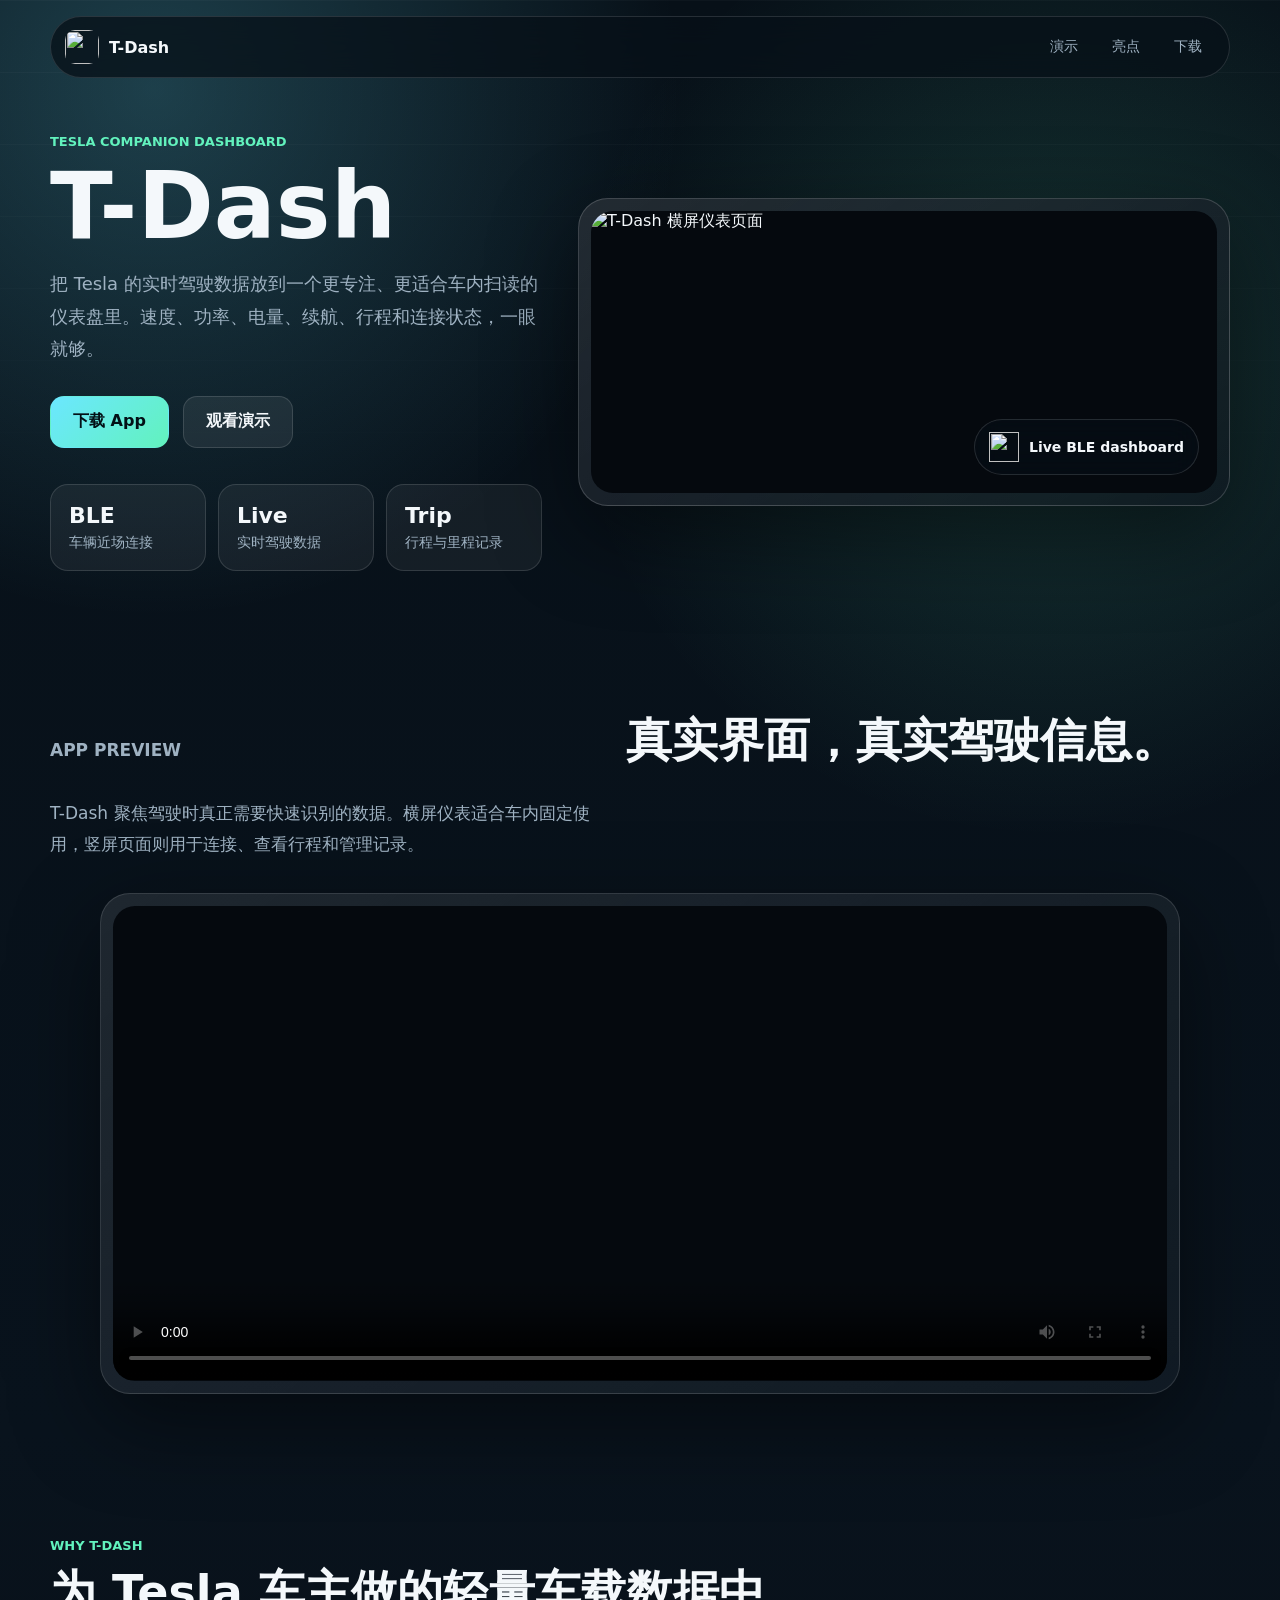
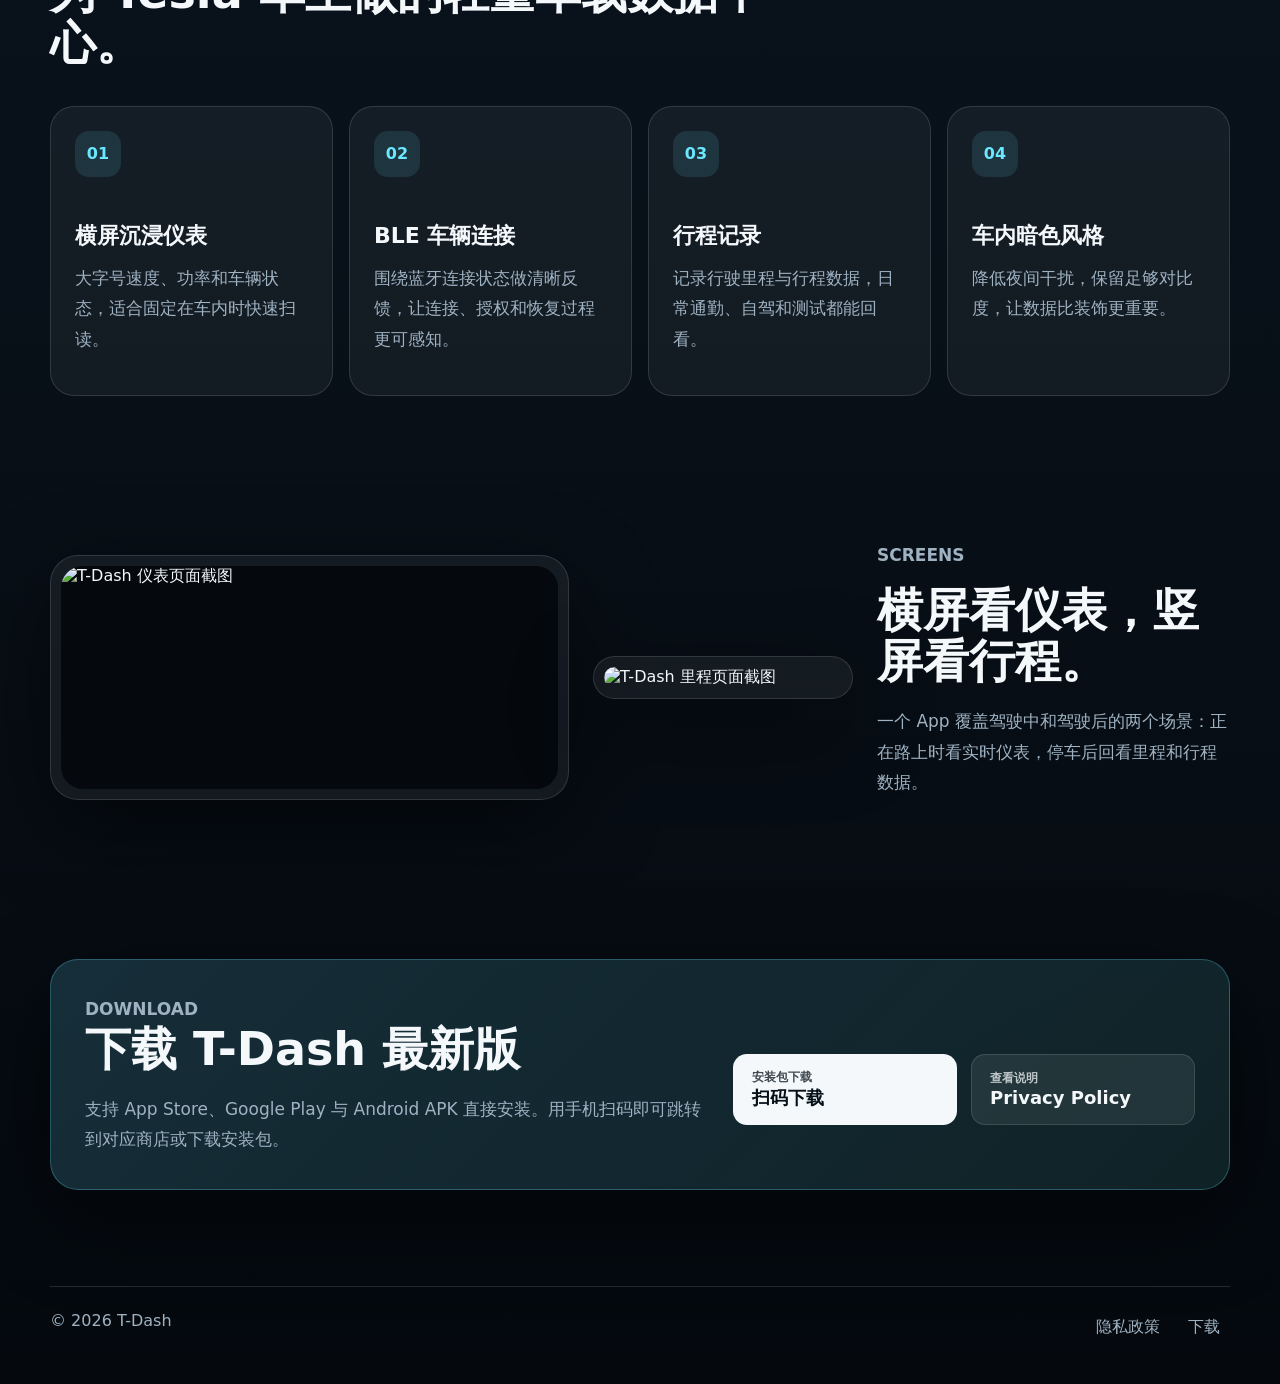
==== index.html @ 30169aab "fix" ====
<!doctype html>
<html lang="zh-CN">
  <head>
    <meta charset="utf-8" />
    <meta name="viewport" content="width=device-width, initial-scale=1" />
    <meta
      name="description"
      content="T-Dash 是为 Tesla 车主打造的车载仪表盘 App，提供实时仪表、BLE 车辆连接、行程记录与沉浸式横屏驾驶数据体验。"
    />
    <meta name="theme-color" content="#071018" />
    <meta property="og:title" content="T-Dash | Tesla 车载仪表盘 App" />
    <meta property="og:description" content="实时速度、功率、电量、续航与行程记录，专为 Tesla 车主设计。" />
    <meta property="og:image" content="./assets/仪表页面.jpg" />
    <title>T-Dash | Tesla 车载仪表盘 App</title>
    <link rel="icon" href="./assets/launcher_icon.png" />
    <link rel="apple-touch-icon" href="./assets/launcher_icon.png" />
    <link rel="stylesheet" href="./styles.css" />
  </head>
  <body>
    <header class="site-header">
      <a class="brand" href="#top" aria-label="T-Dash 首页">
        <img src="./assets/launcher_icon.png" alt="" />
        <span>T-Dash</span>
      </a>

      <nav class="nav-links" aria-label="主导航">
        <a href="#demo">演示</a>
        <a href="#features">亮点</a>
        <a href="#download">下载</a>
      </nav>
    </header>

    <main id="top">
      <section class="hero">
        <div class="hero-media reveal" aria-label="T-Dash 横屏仪表截图">
          <img src="./assets/仪表页面.jpg" alt="T-Dash 横屏仪表页面" />
          <div class="hero-glass">
            <img src="./assets/splash_logo.png" alt="" />
            <span>Live BLE dashboard</span>
          </div>
        </div>

        <div class="hero-copy reveal">
          <p class="eyebrow">Tesla companion dashboard</p>
          <h1>T-Dash</h1>
          <p class="hero-text">
            把 Tesla 的实时驾驶数据放到一个更专注、更适合车内扫读的仪表盘里。速度、功率、电量、续航、行程和连接状态，一眼就够。
          </p>

          <div class="hero-actions">
            <a class="button primary" href="#download">下载 App</a>
            <a class="button secondary" href="#demo">观看演示</a>
          </div>

          <dl class="quick-stats" aria-label="应用特性">
            <div>
              <dt>BLE</dt>
              <dd>车辆近场连接</dd>
            </div>
            <div>
              <dt>Live</dt>
              <dd>实时驾驶数据</dd>
            </div>
            <div>
              <dt>Trip</dt>
              <dd>行程与里程记录</dd>
            </div>
          </dl>
        </div>
      </section>

      <section id="demo" class="demo-section section-wrap">
        <div class="section-heading reveal">
          <p class="eyebrow">App preview</p>
          <h2>真实界面，真实驾驶信息。</h2>
          <p>
            T-Dash 聚焦驾驶时真正需要快速识别的数据。横屏仪表适合车内固定使用，竖屏页面则用于连接、查看行程和管理记录。
          </p>
        </div>

        <div class="video-frame reveal">
          <video controls playsinline preload="metadata" poster="./assets/仪表页面.jpg">
            <source src="./assets/tdash-demo.mp4" type="video/mp4" />
            你的浏览器暂不支持视频播放。
          </video>
        </div>
      </section>

      <section id="features" class="features section-wrap">
        <div class="feature-copy reveal">
          <p class="eyebrow">Why T-Dash</p>
          <h2>为 Tesla 车主做的轻量车载数据中心。</h2>
        </div>

        <div class="feature-grid">
          <article class="feature-card reveal">
            <span class="feature-icon">01</span>
            <h3>横屏沉浸仪表</h3>
            <p>大字号速度、功率和车辆状态，适合固定在车内时快速扫读。</p>
          </article>
          <article class="feature-card reveal">
            <span class="feature-icon">02</span>
            <h3>BLE 车辆连接</h3>
            <p>围绕蓝牙连接状态做清晰反馈，让连接、授权和恢复过程更可感知。</p>
          </article>
          <article class="feature-card reveal">
            <span class="feature-icon">03</span>
            <h3>行程记录</h3>
            <p>记录行驶里程与行程数据，日常通勤、自驾和测试都能回看。</p>
          </article>
          <article class="feature-card reveal">
            <span class="feature-icon">04</span>
            <h3>车内暗色风格</h3>
            <p>降低夜间干扰，保留足够对比度，让数据比装饰更重要。</p>
          </article>
        </div>
      </section>

      <section class="screens section-wrap">
        <div class="landscape-shot reveal">
          <img src="./assets/仪表页面.jpg" alt="T-Dash 仪表页面截图" />
        </div>
        <div class="portrait-shot reveal">
          <img src="./assets/里程页面.jpg" alt="T-Dash 里程页面截图" />
        </div>
        <div class="screens-copy reveal">
          <p class="eyebrow">Screens</p>
          <h2>横屏看仪表，竖屏看行程。</h2>
          <p>
            一个 App 覆盖驾驶中和驾驶后的两个场景：正在路上时看实时仪表，停车后回看里程和行程数据。
          </p>
        </div>
      </section>

      <section id="download" class="download section-wrap">
        <div class="download-panel reveal">
          <div>
            <p class="eyebrow">Download</p>
            <h2>下载 T-Dash 最新版</h2>
            <p>
              支持 App Store、Google Play 与 Android APK 直接安装。用手机扫码即可跳转到对应商店或下载安装包。
            </p>
          </div>

          <div class="download-actions">
            <button class="store-button" type="button" id="open-download-modal" aria-haspopup="dialog">
              <span>安装包下载</span>
              <strong>扫码下载</strong>
            </button>
            <a class="store-button muted" href="./privacy.html">
              <span>查看说明</span>
              <strong>Privacy Policy</strong>
            </a>
          </div>
        </div>
      </section>
    </main>

    <footer class="site-footer">
      <span>© 2026 T-Dash</span>
      <div>
        <a href="./privacy.html">隐私政策</a>
        <button class="footer-link-button" type="button" id="open-download-modal-footer">
          下载
        </button>
      </div>
    </footer>

    <div id="download-modal" class="download-modal" hidden>
      <div class="download-modal-backdrop" data-close-modal></div>
      <div
        class="download-modal-dialog"
        role="dialog"
        aria-modal="true"
        aria-labelledby="download-modal-title"
      >
        <button class="download-modal-close" type="button" data-close-modal aria-label="关闭">
          ×
        </button>
        <p class="eyebrow">Download</p>
        <h2 id="download-modal-title">扫码下载 T-Dash</h2>
        <p class="download-modal-desc">使用手机相机或扫码 App 扫描下方二维码</p>

        <div class="qr-grid">
          <article class="qr-card">
            <h3>App Store</h3>
            <div class="qr-frame" aria-hidden="true">
              <canvas id="qr-app-store" width="168" height="168"></canvas>
            </div>
            <a id="link-app-store" href="#" target="_blank" rel="noreferrer">在 App Store 打开</a>
          </article>

          <article class="qr-card">
            <h3>Google Play</h3>
            <div class="qr-frame" aria-hidden="true">
              <canvas id="qr-google-play" width="168" height="168"></canvas>
            </div>
            <a id="link-google-play" href="#" target="_blank" rel="noreferrer">在 Google Play 打开</a>
          </article>

          <article class="qr-card">
            <h3>APK 直装</h3>
            <div class="qr-frame" aria-hidden="true">
              <canvas id="qr-apk" width="168" height="168"></canvas>
            </div>
            <a id="link-apk" href="#" target="_blank" rel="noreferrer">下载 Android 安装包</a>
          </article>
        </div>
      </div>
    </div>

    <script src="https://cdn.jsdelivr.net/npm/qrcode@1.5.4/build/qrcode.min.js"></script>
    <script src="./script.js"></script>
  </body>
</html>
---- styles.css ----
:root {
  color-scheme: dark;
  --bg: #071018;
  --panel: rgba(11, 22, 32, 0.76);
  --panel-strong: #111f2c;
  --text: #f4f8fb;
  --muted: #9fb2c2;
  --line: rgba(255, 255, 255, 0.13);
  --cyan: #6be7ff;
  --mint: #62f2bd;
  --amber: #ffc96a;
  --red: #ff6f7d;
  --shadow: 0 28px 90px rgba(0, 0, 0, 0.48);
  font-family:
    Inter, ui-sans-serif, system-ui, -apple-system, BlinkMacSystemFont, "Segoe UI",
    "PingFang SC", "Microsoft YaHei", sans-serif;
}

* {
  box-sizing: border-box;
}

html {
  scroll-behavior: smooth;
}

body {
  margin: 0;
  min-width: 320px;
  overflow-x: hidden;
  background:
    radial-gradient(circle at 12% 3%, rgba(107, 231, 255, 0.22), transparent 33rem),
    radial-gradient(circle at 82% 12%, rgba(98, 242, 189, 0.16), transparent 30rem),
    linear-gradient(180deg, #071018 0%, #09131d 48%, #05090e 100%);
  color: var(--text);
}

body::before {
  position: fixed;
  inset: 0;
  pointer-events: none;
  content: "";
  background-image: linear-gradient(rgba(255, 255, 255, 0.035) 1px, transparent 1px);
  background-size: 100% 72px;
  mask-image: linear-gradient(180deg, rgba(0, 0, 0, 0.82), transparent 70%);
}

a {
  color: inherit;
  text-decoration: none;
}

img,
video {
  display: block;
  max-width: 100%;
}

.site-header {
  position: sticky;
  top: 0;
  z-index: 20;
  display: flex;
  align-items: center;
  justify-content: space-between;
  width: min(1180px, calc(100% - 32px));
  margin: 16px auto 0;
  padding: 12px 14px;
  border: 1px solid var(--line);
  border-radius: 999px;
  background: rgba(7, 16, 24, 0.76);
  backdrop-filter: blur(18px);
}

.brand {
  display: inline-flex;
  align-items: center;
  gap: 10px;
  font-weight: 850;
}

.brand img {
  width: 34px;
  height: 34px;
  border-radius: 10px;
}

.nav-links,
.site-footer div {
  display: flex;
  gap: 8px;
}

.nav-links a,
.site-footer a {
  border-radius: 999px;
  color: var(--muted);
  transition:
    background 180ms ease,
    color 180ms ease;
}

.nav-links a {
  padding: 9px 13px;
  font-size: 14px;
}

.nav-links a:hover,
.site-footer a:hover {
  background: rgba(255, 255, 255, 0.08);
  color: var(--text);
}

.hero,
.section-wrap {
  width: min(1180px, calc(100% - 32px));
  margin: 0 auto;
}

.hero {
  display: grid;
  grid-template-columns: minmax(320px, 0.86fr) minmax(0, 1.14fr);
  gap: 36px;
  align-items: center;
  padding: 56px 0 72px;
}

.hero-copy {
  order: 1;
}

.hero-media {
  order: 2;
}

.hero-media {
  position: relative;
  min-width: 0;
  padding: 12px;
  border: 1px solid rgba(255, 255, 255, 0.17);
  border-radius: 30px;
  background:
    linear-gradient(145deg, rgba(255, 255, 255, 0.11), rgba(255, 255, 255, 0.025)),
    rgba(7, 16, 24, 0.68);
  box-shadow: var(--shadow);
}

.hero-media > img,
.landscape-shot img {
  width: 100%;
  aspect-ratio: 20 / 9;
  max-height: 520px;
  border-radius: 22px;
  object-fit: contain;
  background: #05090e;
}

.hero-glass {
  position: absolute;
  right: 30px;
  bottom: 30px;
  display: inline-flex;
  align-items: center;
  gap: 10px;
  max-width: calc(100% - 60px);
  padding: 12px 14px;
  border: 1px solid var(--line);
  border-radius: 999px;
  background: rgba(6, 14, 21, 0.78);
  color: var(--text);
  font-size: 14px;
  font-weight: 800;
  backdrop-filter: blur(14px);
}

.hero-glass img {
  width: 30px;
  height: 30px;
}

.eyebrow {
  margin: 0 0 14px;
  color: var(--mint);
  font-size: 13px;
  font-weight: 850;
  letter-spacing: 0;
  text-transform: uppercase;
}

h1,
h2,
h3,
p {
  margin-top: 0;
}

h1 {
  margin-bottom: 18px;
  font-size: clamp(52px, 8vw, 92px);
  line-height: 0.95;
  letter-spacing: 0;
}

h2 {
  margin-bottom: 18px;
  font-size: clamp(28px, 4vw, 46px);
  line-height: 1.12;
  letter-spacing: 0;
}

h3 {
  margin-bottom: 12px;
  font-size: 22px;
}

.hero-text,
.section-heading p,
.screens-copy p,
.download-panel p,
.feature-card p {
  color: var(--muted);
  font-size: 17px;
  line-height: 1.8;
}

.hero-text {
  max-width: 620px;
  font-size: 18px;
}

.hero-actions,
.download-actions {
  display: flex;
  flex-wrap: wrap;
  gap: 14px;
  margin-top: 30px;
}

.button,
.store-button {
  display: inline-flex;
  align-items: center;
  justify-content: center;
  min-height: 52px;
  border: 1px solid var(--line);
  border-radius: 14px;
  font-weight: 850;
  transition:
    transform 180ms ease,
    border-color 180ms ease,
    background 180ms ease;
}

.button {
  padding: 0 22px;
}

.button:hover,
.store-button:hover {
  transform: translateY(-2px);
}

.primary {
  border-color: transparent;
  background: linear-gradient(135deg, var(--cyan), var(--mint));
  color: #031016;
}

.secondary {
  background: rgba(255, 255, 255, 0.07);
  color: var(--text);
}

.quick-stats {
  display: grid;
  grid-template-columns: repeat(3, minmax(0, 1fr));
  gap: 12px;
  max-width: 560px;
  margin: 36px 0 0;
}

.quick-stats div {
  padding: 18px;
  border: 1px solid var(--line);
  border-radius: 18px;
  background: rgba(255, 255, 255, 0.055);
}

.quick-stats dt {
  color: var(--text);
  font-size: 22px;
  font-weight: 900;
}

.quick-stats dd {
  margin: 6px 0 0;
  color: var(--muted);
  font-size: 14px;
}

.demo-section,
.features,
.screens,
.download {
  padding: 72px 0;
}

.section-heading {
  display: grid;
  grid-template-columns: 0.9fr 1fr;
  gap: 32px;
  align-items: end;
  margin-bottom: 34px;
}

.section-heading h2,
.section-heading p {
  margin-bottom: 0;
}

.video-frame {
  max-width: 1080px;
  margin: 0 auto;
  padding: 12px;
  border: 1px solid var(--line);
  border-radius: 30px;
  background: linear-gradient(145deg, rgba(255, 255, 255, 0.09), rgba(255, 255, 255, 0.03));
  box-shadow: var(--shadow);
}

.video-frame video {
  width: 100%;
  aspect-ratio: 20 / 9;
  max-height: 560px;
  border-radius: 22px;
  background: #05090e;
  object-fit: cover;
}

.feature-copy {
  max-width: 780px;
}

.feature-grid {
  display: grid;
  grid-template-columns: repeat(4, minmax(0, 1fr));
  gap: 16px;
  margin-top: 36px;
}

.feature-card {
  min-height: 260px;
  padding: 24px;
  border: 1px solid var(--line);
  border-radius: 24px;
  background: rgba(255, 255, 255, 0.052);
}

.feature-icon {
  display: inline-grid;
  place-items: center;
  width: 46px;
  height: 46px;
  margin-bottom: 44px;
  border-radius: 14px;
  background: rgba(107, 231, 255, 0.12);
  color: var(--cyan);
  font-weight: 900;
}

.screens {
  display: grid;
  grid-template-columns: minmax(0, 1fr) minmax(180px, 260px) minmax(280px, 0.68fr);
  gap: 24px;
  align-items: center;
}

.landscape-shot,
.portrait-shot {
  padding: 10px;
  border: 1px solid var(--line);
  background: rgba(255, 255, 255, 0.055);
  box-shadow: var(--shadow);
}

.landscape-shot {
  border-radius: 28px;
  overflow: hidden;
}

.portrait-shot {
  justify-self: center;
  width: min(100%, 260px);
  max-height: 620px;
  overflow: hidden;
  border-radius: 34px;
}

.portrait-shot img {
  width: 100%;
  height: 100%;
  max-height: 600px;
  border-radius: 26px;
  object-fit: cover;
}

.download {
  padding-bottom: 96px;
}

.download-panel {
  display: grid;
  grid-template-columns: 1fr auto;
  gap: 28px;
  align-items: center;
  padding: 34px;
  border: 1px solid rgba(107, 231, 255, 0.27);
  border-radius: 28px;
  background:
    linear-gradient(135deg, rgba(107, 231, 255, 0.13), rgba(98, 242, 189, 0.07)),
    var(--panel);
  box-shadow: var(--shadow);
}

.download-panel p {
  max-width: 700px;
  margin-bottom: 0;
}

.store-button {
  flex-direction: column;
  align-items: flex-start;
  min-width: 224px;
  padding: 14px 18px;
  background: var(--text);
  color: #061018;
}

.store-button span {
  font-size: 12px;
  font-weight: 750;
  opacity: 0.75;
}

.store-button strong {
  font-size: 18px;
}

.store-button.muted {
  background: rgba(255, 255, 255, 0.08);
  color: var(--text);
}

button.store-button {
  appearance: none;
  cursor: pointer;
  font: inherit;
  text-align: left;
}

.footer-link-button {
  padding: 6px 10px;
  border: 0;
  border-radius: 999px;
  background: transparent;
  color: var(--muted);
  font: inherit;
  cursor: pointer;
  transition:
    background 180ms ease,
    color 180ms ease;
}

.footer-link-button:hover {
  background: rgba(255, 255, 255, 0.08);
  color: var(--text);
}

body.modal-open {
  overflow: hidden;
}

.download-modal {
  position: fixed;
  inset: 0;
  z-index: 40;
  display: grid;
  place-items: center;
  padding: 24px;
}

.download-modal[hidden] {
  display: none;
}

.download-modal-backdrop {
  position: absolute;
  inset: 0;
  background: rgba(3, 8, 12, 0.78);
  backdrop-filter: blur(8px);
}

.download-modal-dialog {
  position: relative;
  z-index: 1;
  width: min(920px, 100%);
  max-height: calc(100vh - 48px);
  overflow: auto;
  padding: 32px 28px 28px;
  border: 1px solid rgba(107, 231, 255, 0.3);
  border-radius: 28px;
  background:
    linear-gradient(135deg, rgba(107, 231, 255, 0.12), rgba(98, 242, 189, 0.06)),
    var(--panel-strong);
  box-shadow: var(--shadow);
}

.download-modal-close {
  position: absolute;
  top: 14px;
  right: 14px;
  display: grid;
  place-items: center;
  width: 40px;
  height: 40px;
  border: 1px solid var(--line);
  border-radius: 999px;
  background: rgba(255, 255, 255, 0.06);
  color: var(--text);
  font-size: 24px;
  line-height: 1;
  cursor: pointer;
}

.download-modal-close:hover {
  background: rgba(255, 255, 255, 0.12);
}

.download-modal-desc {
  margin: 0 0 28px;
  color: var(--muted);
  font-size: 16px;
  line-height: 1.7;
}

.qr-grid {
  display: grid;
  grid-template-columns: repeat(3, minmax(0, 1fr));
  gap: 16px;
}

.qr-card {
  display: flex;
  flex-direction: column;
  align-items: center;
  gap: 14px;
  padding: 20px 16px 18px;
  border: 1px solid var(--line);
  border-radius: 20px;
  background: rgba(255, 255, 255, 0.05);
  text-align: center;
}

.qr-card h3 {
  margin: 0;
  font-size: 18px;
}

.qr-frame {
  display: grid;
  place-items: center;
  padding: 10px;
  border-radius: 16px;
  background: #fff;
}

.qr-frame canvas {
  display: block;
  width: 168px;
  height: 168px;
}

.qr-card a {
  color: var(--cyan);
  font-size: 14px;
  font-weight: 750;
}

.qr-card a:hover {
  color: var(--mint);
}

.site-footer {
  display: flex;
  justify-content: space-between;
  width: min(1180px, calc(100% - 32px));
  margin: 0 auto;
  padding: 24px 0 40px;
  border-top: 1px solid var(--line);
  color: var(--muted);
}

.site-footer a {
  padding: 6px 10px;
}

.reveal {
  opacity: 1;
  transform: translateY(0);
  transition:
    opacity 600ms ease,
    transform 600ms ease;
}

.reveal.visible {
  opacity: 1;
  transform: translateY(0);
}

@media (max-width: 960px) {
  .hero,
  .section-heading,
  .download-panel {
    grid-template-columns: 1fr;
  }

  .hero {
    gap: 26px;
    padding-top: 48px;
  }

  .feature-grid {
    grid-template-columns: repeat(2, minmax(0, 1fr));
  }

  .screens {
    grid-template-columns: 1fr 0.48fr;
  }

  .screens-copy {
    grid-column: 1 / -1;
  }

  .download-actions {
    width: 100%;
  }

  .store-button {
    flex: 1 1 240px;
  }

  .qr-grid {
    grid-template-columns: 1fr;
  }
}

@media (max-width: 640px) {
  .site-header {
    width: calc(100% - 20px);
    margin-top: 10px;
  }

  .brand span {
    display: none;
  }

  .nav-links a {
    padding: 8px;
    font-size: 13px;
  }

  .hero,
  .section-wrap,
  .site-footer {
    width: calc(100% - 24px);
  }

  .hero {
    padding-top: 44px;
    padding-bottom: 42px;
  }

  h1 {
    font-size: clamp(48px, 16vw, 66px);
  }

  h2 {
    font-size: clamp(28px, 10vw, 38px);
  }

  .hero-text,
  .section-heading p,
  .screens-copy p,
  .download-panel p,
  .feature-card p {
    font-size: 16px;
    line-height: 1.72;
  }

  .hero-glass {
    right: 18px;
    bottom: 18px;
    max-width: calc(100% - 36px);
    font-size: 12px;
  }

  .quick-stats,
  .feature-grid,
  .screens {
    grid-template-columns: 1fr;
  }

  .hero-media > img,
  .landscape-shot img,
  .video-frame video {
    max-height: 260px;
  }

  .portrait-shot {
    width: min(82vw, 280px);
    max-height: 560px;
  }

  .demo-section,
  .features,
  .screens,
  .download {
    padding: 48px 0;
  }

  .button,
  .store-button {
    width: 100%;
  }

  .site-footer {
    gap: 12px;
    align-items: flex-start;
    flex-direction: column;
  }
}
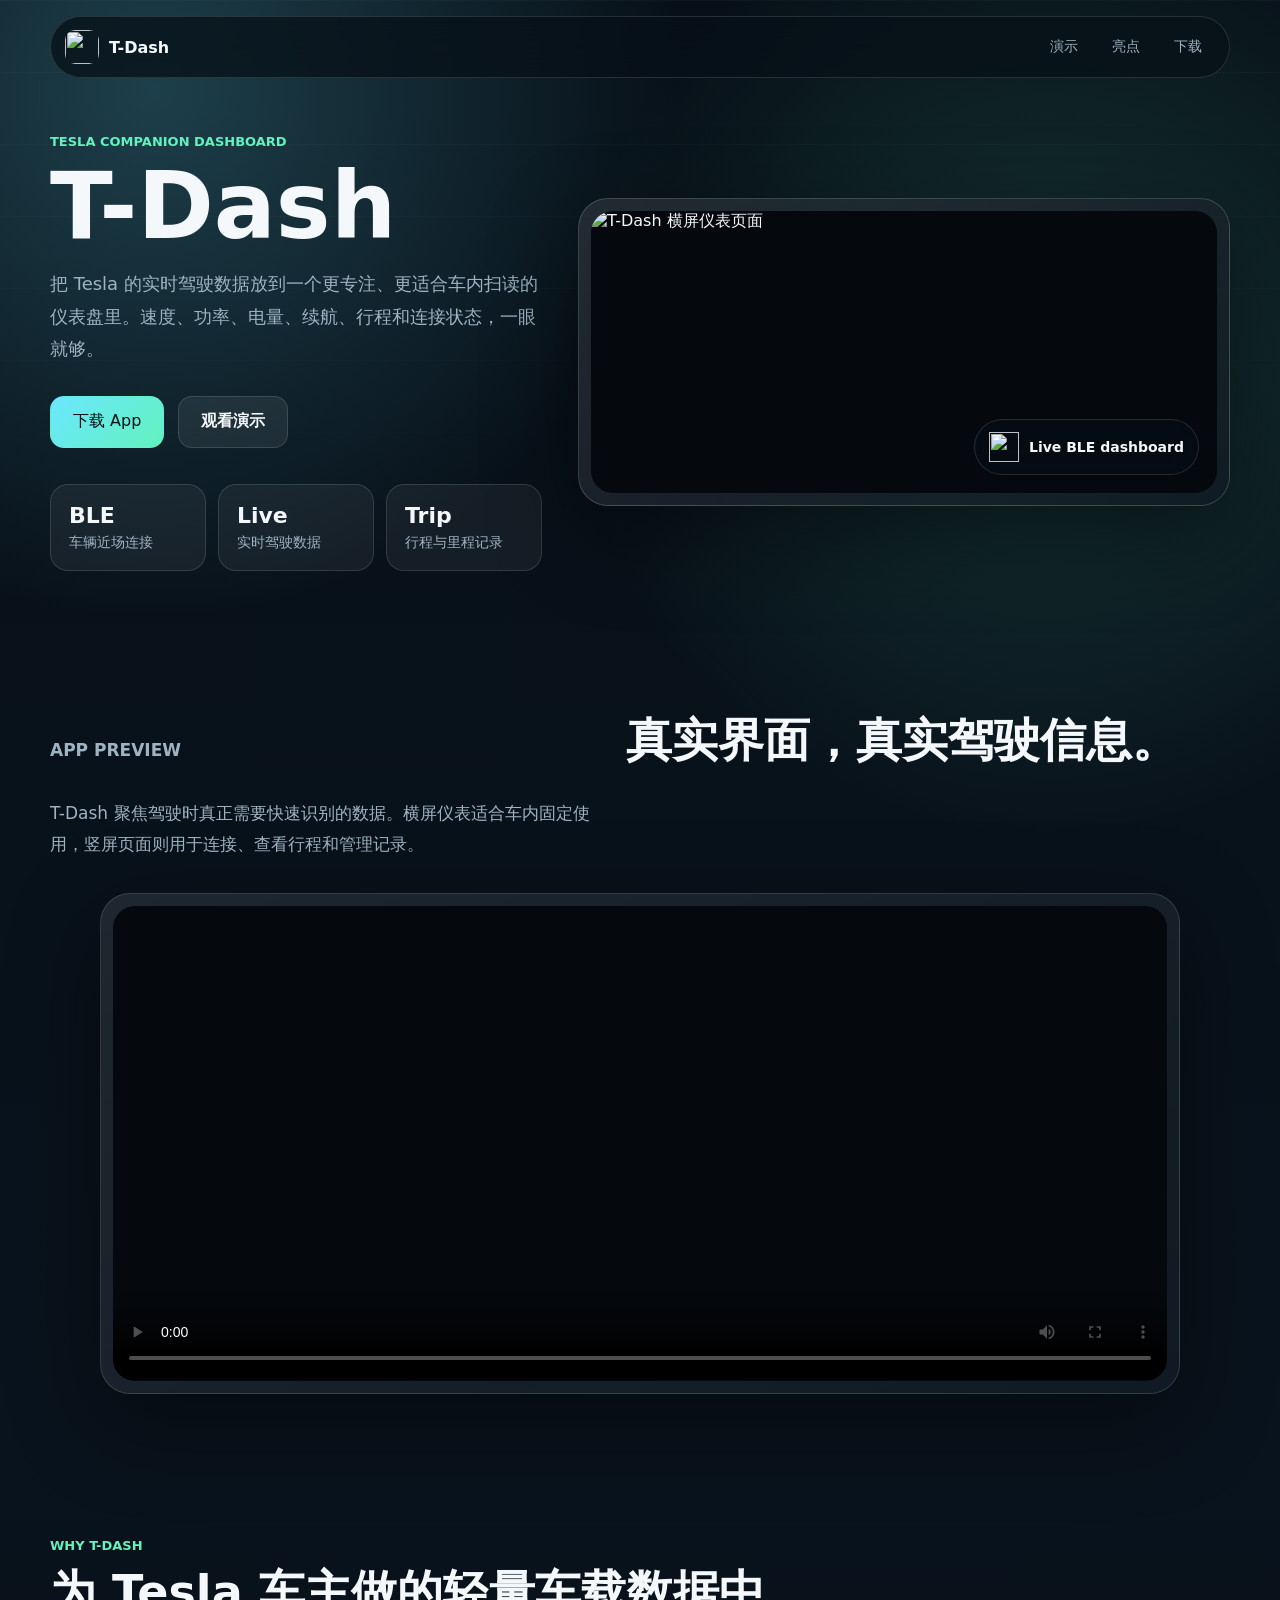
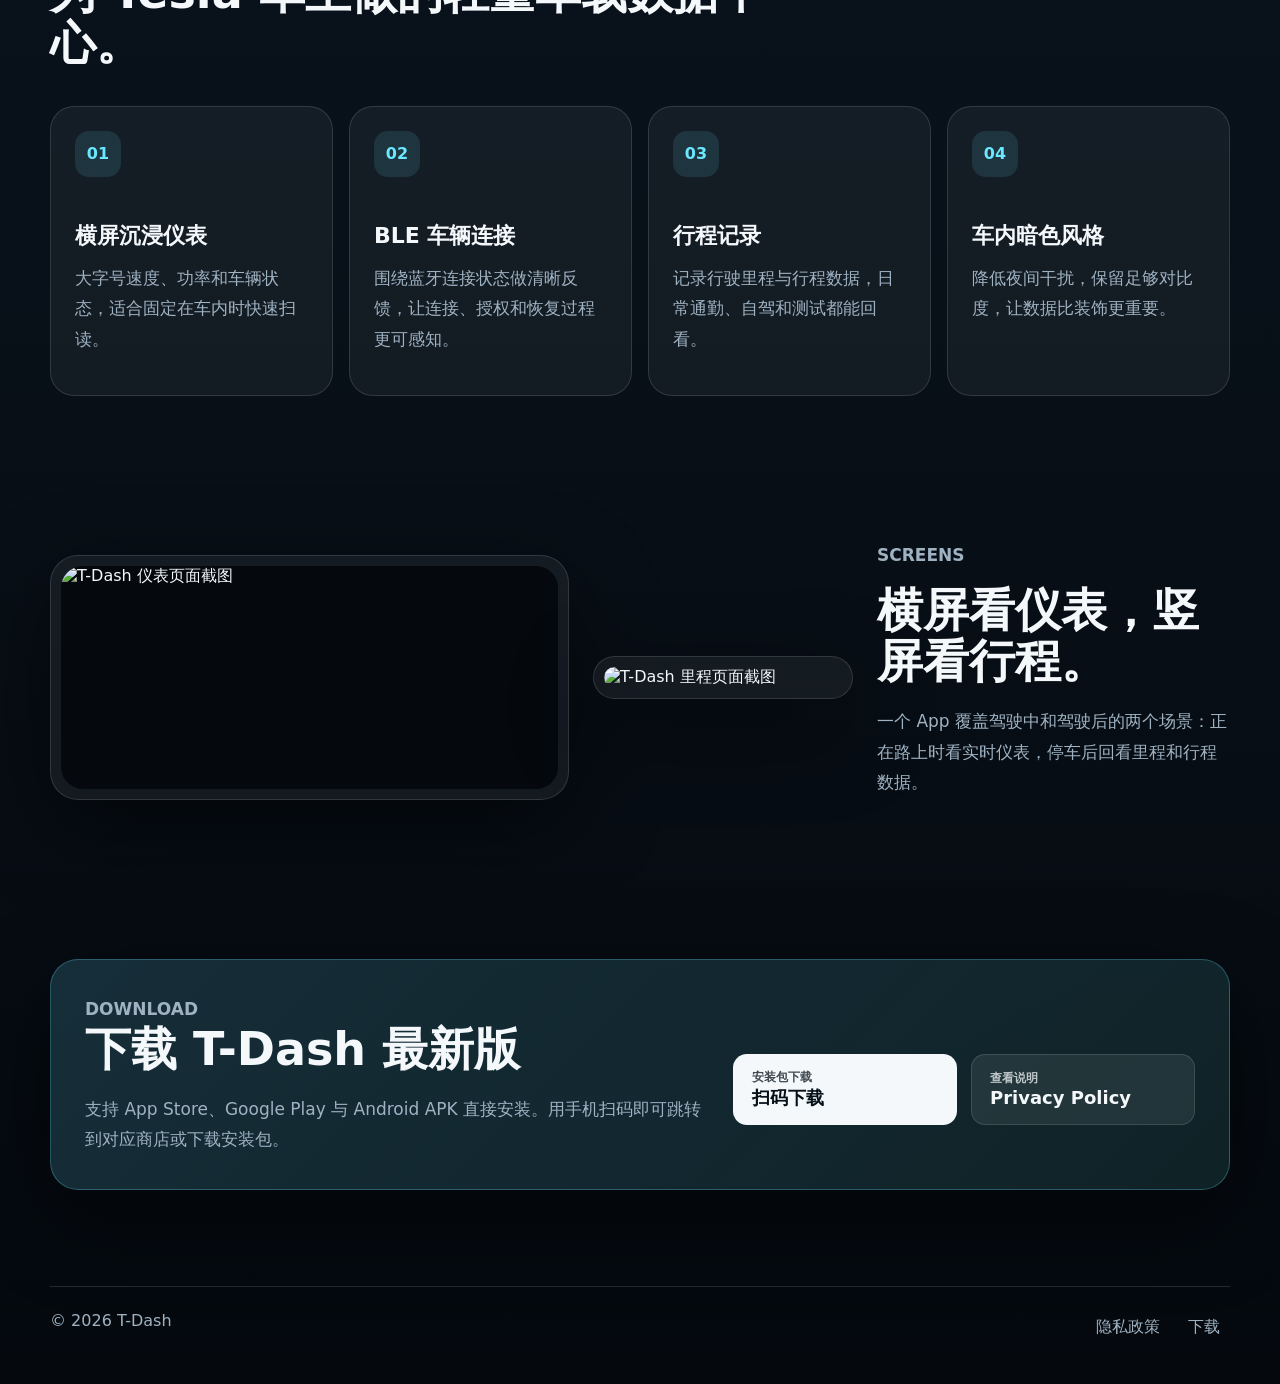
==== commit 3e89a7b0: "fix: 优化媒体数据更新" ====
--- a/index.html
+++ b/index.html
@@ -48,7 +48,7 @@
           </p>
 
           <div class="hero-actions">
-            <a class="button primary" href="#download">下载 App</a>
+            <button class="button primary" type="button" data-open-download-modal>下载 App</button>
             <a class="button secondary" href="#demo">观看演示</a>
           </div>
 
@@ -184,24 +184,24 @@
         <div class="qr-grid">
           <article class="qr-card">
             <h3>App Store</h3>
-            <div class="qr-frame" aria-hidden="true">
-              <canvas id="qr-app-store" width="168" height="168"></canvas>
+            <div class="qr-frame">
+              <img id="qr-app-store" class="qr-image" width="168" height="168" alt="App Store 下载二维码" />
             </div>
             <a id="link-app-store" href="#" target="_blank" rel="noreferrer">在 App Store 打开</a>
           </article>
 
           <article class="qr-card">
             <h3>Google Play</h3>
-            <div class="qr-frame" aria-hidden="true">
-              <canvas id="qr-google-play" width="168" height="168"></canvas>
+            <div class="qr-frame">
+              <img id="qr-google-play" class="qr-image" width="168" height="168" alt="Google Play 下载二维码" />
             </div>
             <a id="link-google-play" href="#" target="_blank" rel="noreferrer">在 Google Play 打开</a>
           </article>
 
           <article class="qr-card">
             <h3>APK 直装</h3>
-            <div class="qr-frame" aria-hidden="true">
-              <canvas id="qr-apk" width="168" height="168"></canvas>
+            <div class="qr-frame">
+              <img id="qr-apk" class="qr-image" width="168" height="168" alt="APK 下载二维码" />
             </div>
             <a id="link-apk" href="#" target="_blank" rel="noreferrer">下载 Android 安装包</a>
           </article>
@@ -209,7 +209,6 @@
       </div>
     </div>
 
-    <script src="https://cdn.jsdelivr.net/npm/qrcode@1.5.4/build/qrcode.min.js"></script>
     <script src="./script.js"></script>
   </body>
 </html>
--- a/styles.css
+++ b/styles.css
@@ -255,6 +255,12 @@
   padding: 0 22px;
 }
 
+button.button {
+  appearance: none;
+  cursor: pointer;
+  font: inherit;
+}
+
 .button:hover,
 .store-button:hover {
   transform: translateY(-2px);
@@ -574,10 +580,11 @@
   background: #fff;
 }
 
-.qr-frame canvas {
+.qr-image {
   display: block;
   width: 168px;
   height: 168px;
+  object-fit: contain;
 }
 
 .qr-card a {
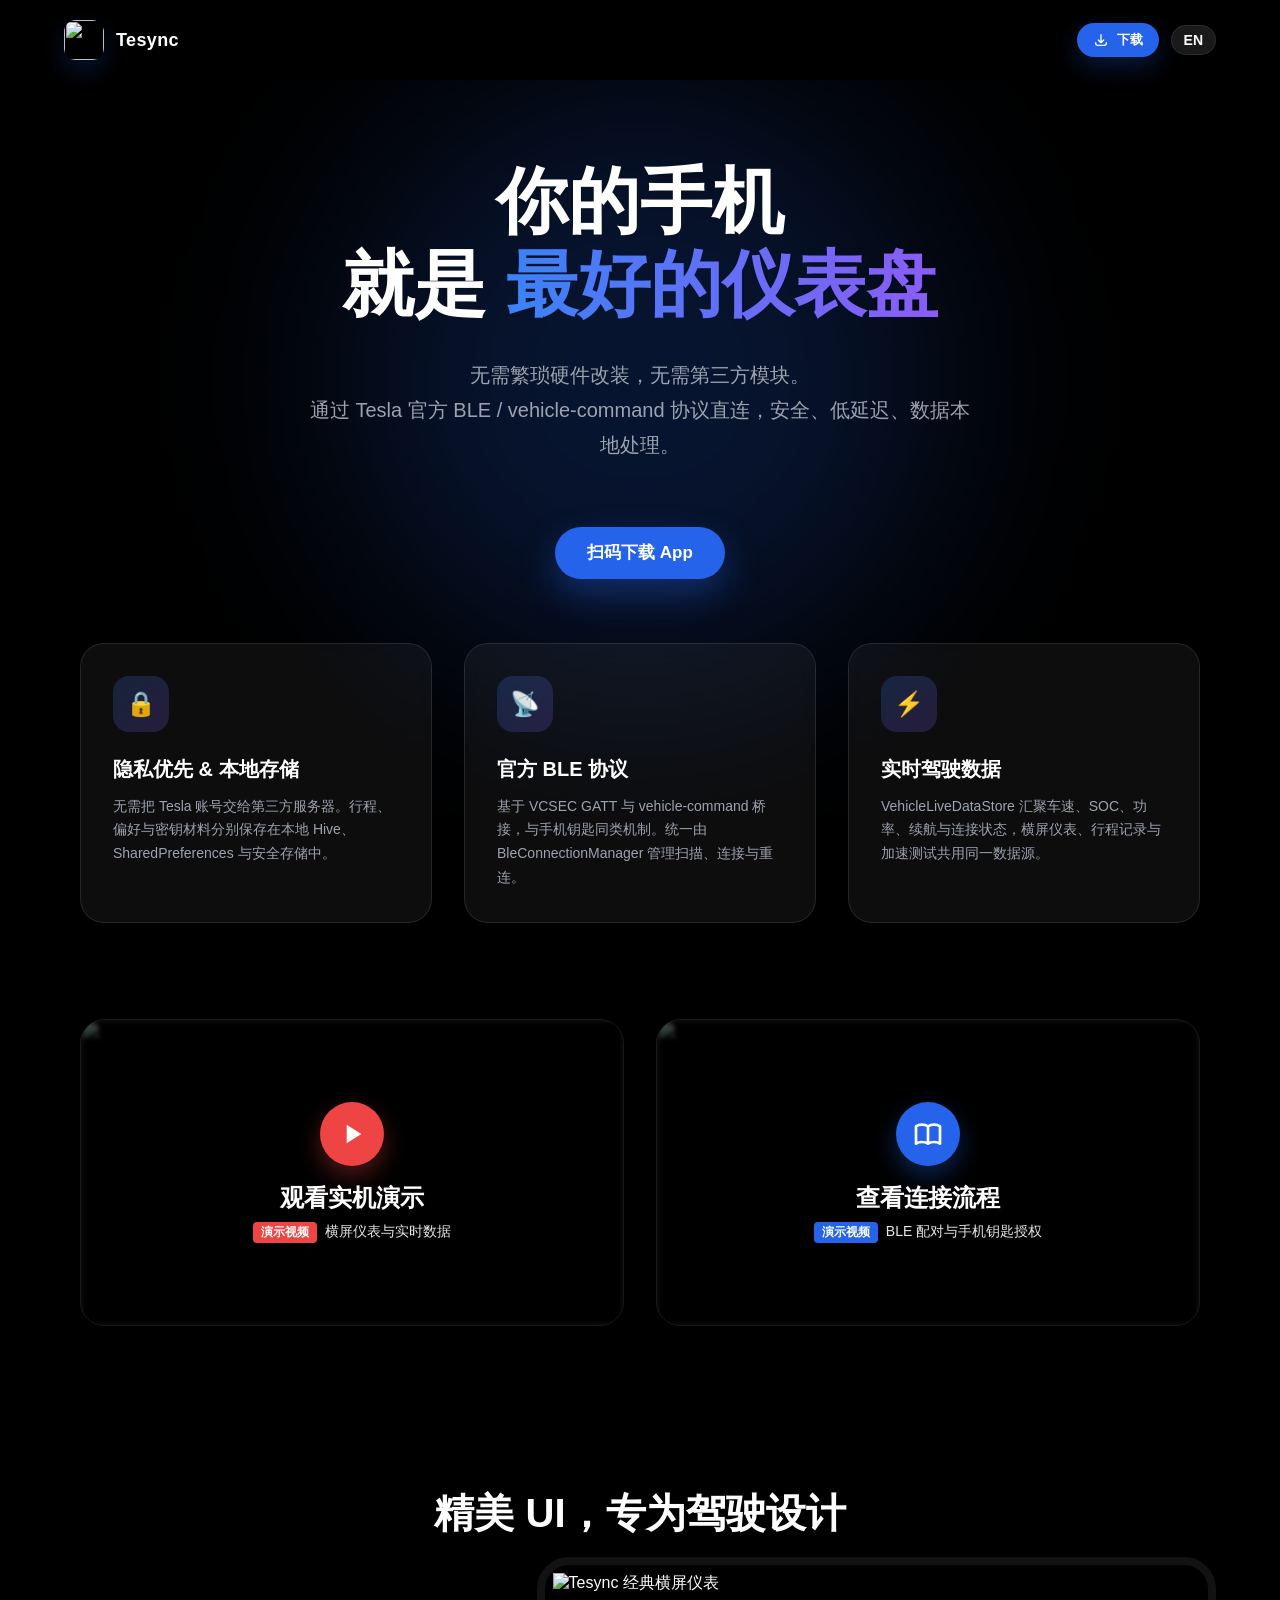
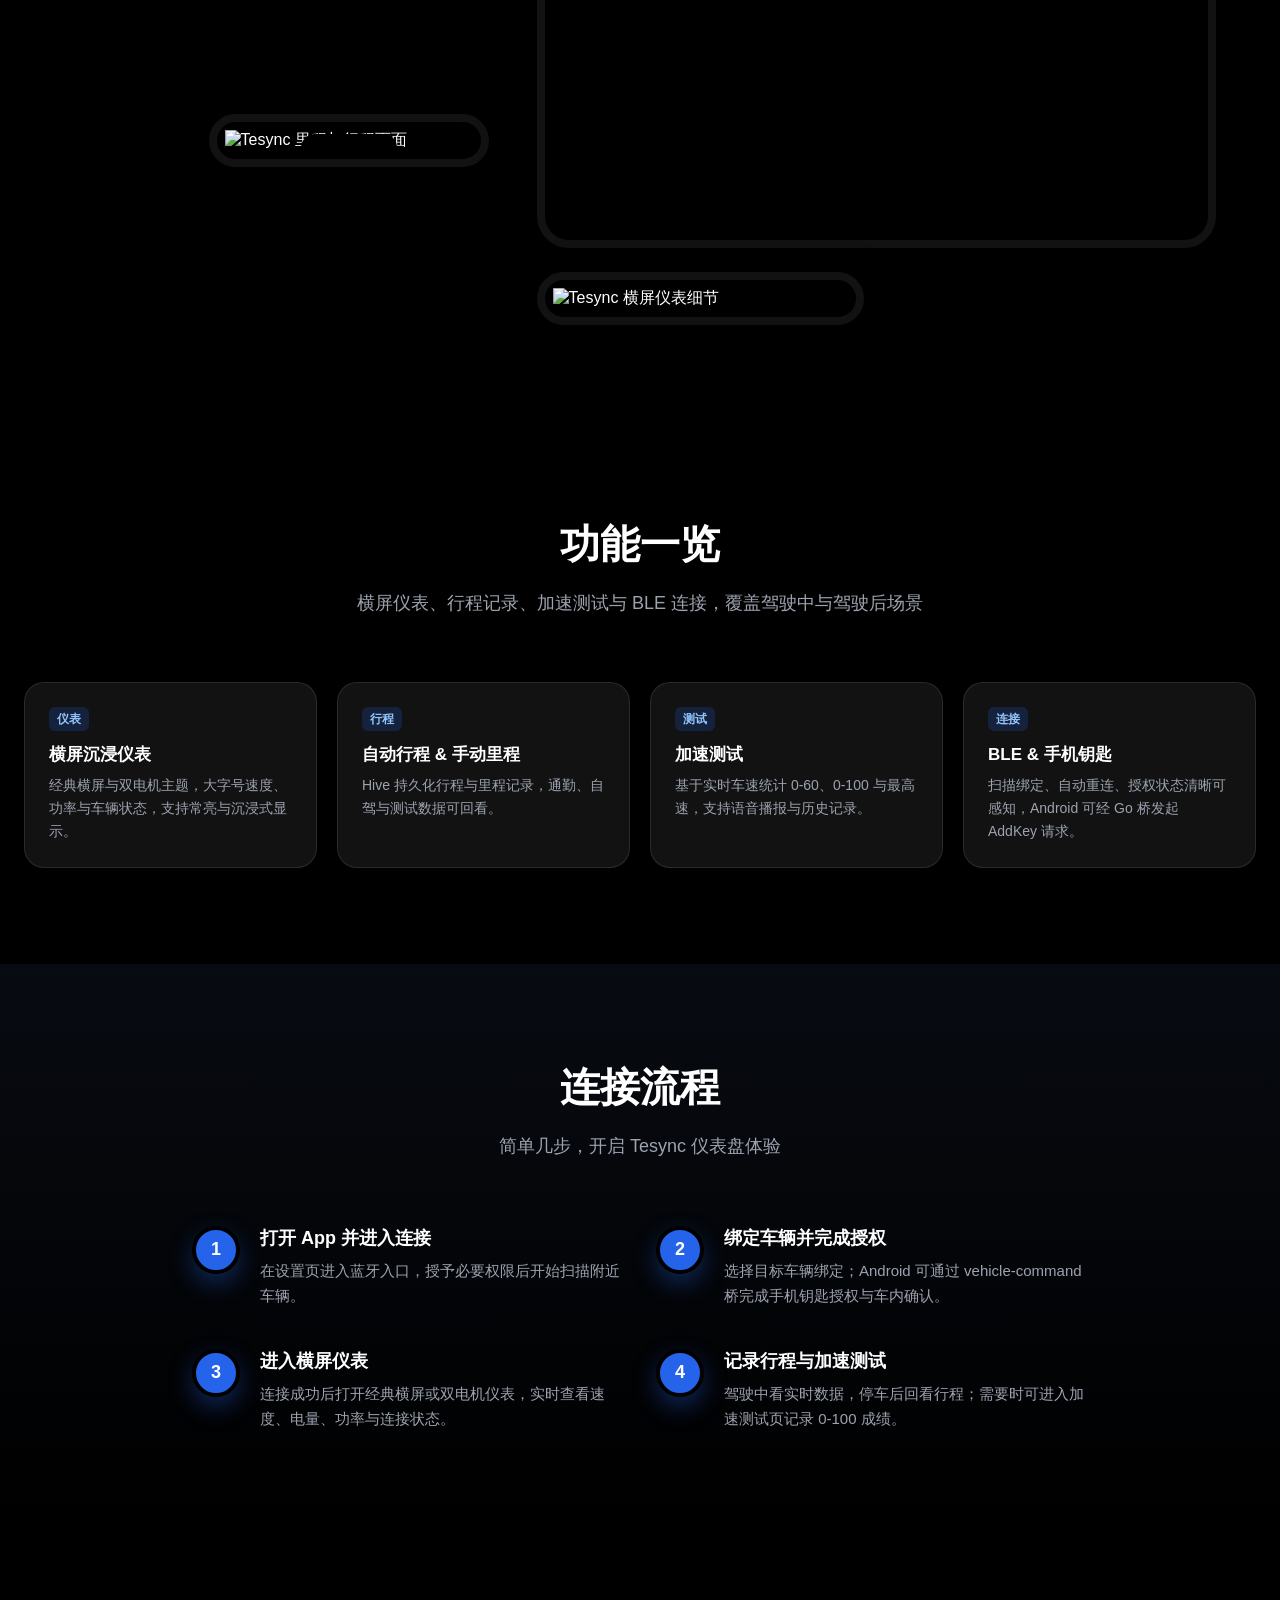
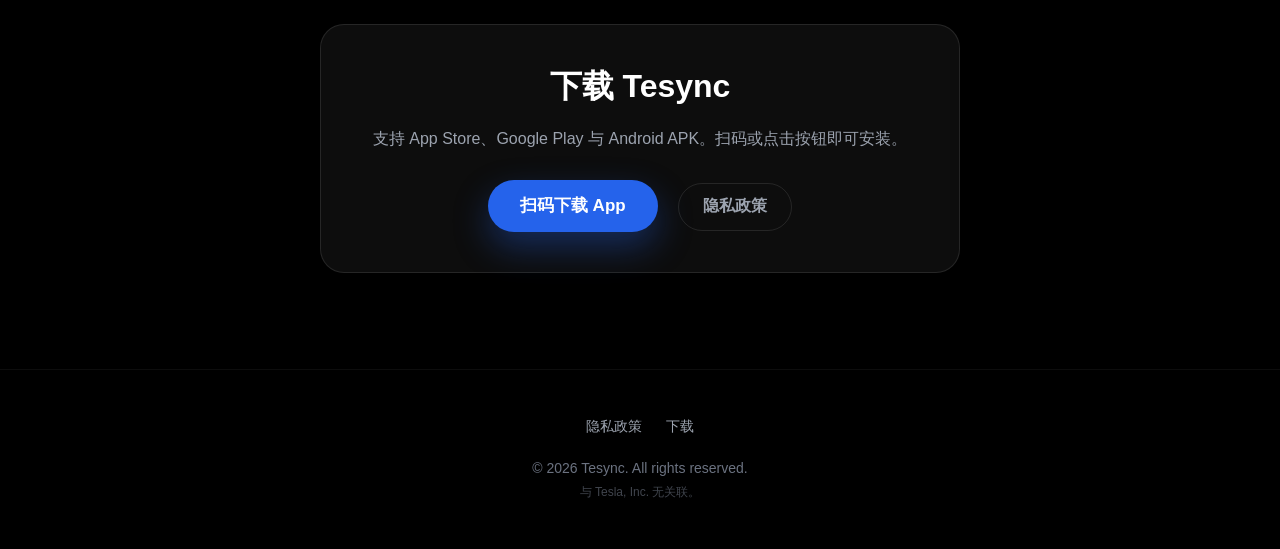
==== commit ad684ea9: "fix" ====
--- a/index.html
+++ b/index.html
@@ -5,166 +5,303 @@
     <meta name="viewport" content="width=device-width, initial-scale=1" />
     <meta
       name="description"
-      content="T-Dash 是为 Tesla 车主打造的车载仪表盘 App，提供实时仪表、BLE 车辆连接、行程记录与沉浸式横屏驾驶数据体验。"
+      content="Tesync — 手机即仪表。通过 Tesla 官方 BLE / vehicle-command 协议直连，实时速度、电量、行程与横屏沉浸仪表，专为 Tesla 车主设计。"
     />
-    <meta name="theme-color" content="#071018" />
-    <meta property="og:title" content="T-Dash | Tesla 车载仪表盘 App" />
-    <meta property="og:description" content="实时速度、功率、电量、续航与行程记录，专为 Tesla 车主设计。" />
+    <meta name="theme-color" content="#000000" />
+    <meta property="og:title" content="Tesync | 手机即仪表" />
+    <meta
+      property="og:description"
+      content="免登录、BLE 直连，把手机变成 Tesla 车载仪表盘。实时车况、横屏仪表、行程与加速测试。"
+    />
     <meta property="og:image" content="./assets/仪表页面.jpg" />
-    <title>T-Dash | Tesla 车载仪表盘 App</title>
+    <title>Tesync | 手机即仪表</title>
     <link rel="icon" href="./assets/launcher_icon.png" />
     <link rel="apple-touch-icon" href="./assets/launcher_icon.png" />
     <link rel="stylesheet" href="./styles.css" />
   </head>
   <body>
-    <header class="site-header">
-      <a class="brand" href="#top" aria-label="T-Dash 首页">
-        <img src="./assets/launcher_icon.png" alt="" />
-        <span>T-Dash</span>
-      </a>
-
-      <nav class="nav-links" aria-label="主导航">
-        <a href="#demo">演示</a>
-        <a href="#features">亮点</a>
-        <a href="#download">下载</a>
-      </nav>
+    <header class="site-header" id="site-header">
+      <div class="header-inner">
+        <a class="brand" href="#top" aria-label="Tesync 首页">
+          <img src="./assets/launcher_icon.png" alt="" />
+          <span class="brand-name" data-i18n="brand">Tesync</span>
+        </a>
+
+        <div class="header-actions">
+          <div class="nav-download">
+            <button
+              class="nav-download-btn"
+              type="button"
+              id="nav-download-toggle"
+              aria-expanded="false"
+              aria-haspopup="true"
+            >
+              <svg class="icon" viewBox="0 0 24 24" fill="none" stroke="currentColor" aria-hidden="true">
+                <path
+                  stroke-linecap="round"
+                  stroke-linejoin="round"
+                  stroke-width="2"
+                  d="M4 16v1a3 3 0 003 3h10a3 3 0 003-3v-1m-4-4l-4 4m0 0l-4-4m4 4V4"
+                />
+              </svg>
+              <span data-i18n="nav_download">下载</span>
+            </button>
+            <div class="nav-download-menu" id="nav-download-menu" hidden>
+              <button type="button" class="nav-download-item" data-open-download-modal>
+                <span class="nav-download-icon ios"></span>
+                <span data-i18n="nav_ios">App Store</span>
+              </button>
+              <button type="button" class="nav-download-item" data-open-download-modal>
+                <span class="nav-download-icon android">▶</span>
+                <span data-i18n="nav_android">Google Play</span>
+              </button>
+              <button type="button" class="nav-download-item" data-open-download-modal>
+                <span class="nav-download-icon apk">APK</span>
+                <span data-i18n="nav_apk">APK 直装</span>
+              </button>
+            </div>
+          </div>
+
+          <button class="lang-toggle" type="button" id="lang-toggle" aria-label="切换语言">EN</button>
+        </div>
+      </div>
     </header>
 
     <main id="top">
-      <section class="hero">
-        <div class="hero-media reveal" aria-label="T-Dash 横屏仪表截图">
-          <img src="./assets/仪表页面.jpg" alt="T-Dash 横屏仪表页面" />
-          <div class="hero-glass">
-            <img src="./assets/splash_logo.png" alt="" />
-            <span>Live BLE dashboard</span>
+      <section class="hero reveal-section">
+        <div class="hero-glow" aria-hidden="true"></div>
+
+        <h1 class="hero-title">
+          <span data-i18n="hero_title_1">你的手机</span><br />
+          <span data-i18n="hero_title_2">就是</span>
+          <span class="gradient-text" data-i18n="hero_title_highlight">最好的仪表盘</span>
+        </h1>
+
+        <p class="hero-desc">
+          <span data-i18n="hero_desc_1">无需繁琐硬件改装，无需第三方模块。</span><br />
+          <span data-i18n="hero_desc_2">通过 Tesla 官方 BLE / vehicle-command 协议直连，安全、低延迟、数据本地处理。</span>
+        </p>
+
+        <div class="hero-cta">
+          <button class="btn-primary" type="button" data-open-download-modal data-i18n="btn_download">
+            扫码下载 App
+          </button>
+        </div>
+
+        <div class="feature-grid">
+          <article class="glass-card reveal-section">
+            <div class="feature-icon" aria-hidden="true">🔒</div>
+            <h3 data-i18n="feature_1_title">隐私优先 & 本地存储</h3>
+            <p data-i18n="feature_1_desc">
+              无需把 Tesla 账号交给第三方服务器。行程、偏好与密钥材料分别保存在本地 Hive、SharedPreferences 与安全存储中。
+            </p>
+          </article>
+          <article class="glass-card reveal-section">
+            <div class="feature-icon" aria-hidden="true">📡</div>
+            <h3 data-i18n="feature_2_title">官方 BLE 协议</h3>
+            <p data-i18n="feature_2_desc">
+              基于 VCSEC GATT 与 vehicle-command 桥接，与手机钥匙同类机制。统一由 BleConnectionManager 管理扫描、连接与重连。
+            </p>
+          </article>
+          <article class="glass-card reveal-section">
+            <div class="feature-icon" aria-hidden="true">⚡</div>
+            <h3 data-i18n="feature_3_title">实时驾驶数据</h3>
+            <p data-i18n="feature_3_desc">
+              VehicleLiveDataStore 汇聚车速、SOC、功率、续航与连接状态，横屏仪表、行程记录与加速测试共用同一数据源。
+            </p>
+          </article>
+        </div>
+
+        <div class="media-cards">
+          <div class="media-card reveal-section">
+            <div class="media-card-bg">
+              <img src="./assets/仪表页面.jpg" alt="" />
+            </div>
+            <div class="media-card-content">
+              <button class="play-btn" type="button" id="play-demo-video" aria-label="播放演示视频">
+                <svg viewBox="0 0 24 24" fill="currentColor" aria-hidden="true">
+                  <path d="M8 5v14l11-7z" />
+                </svg>
+              </button>
+              <h3 data-i18n="video_btn">观看实机演示</h3>
+              <p>
+                <span class="badge badge-red" data-i18n="video_tip_1">演示视频</span>
+                <span data-i18n="video_tip_2">横屏仪表与实时数据</span>
+              </p>
+            </div>
+            <video
+              id="demo-video"
+              class="demo-video-hidden"
+              controls
+              playsinline
+              preload="metadata"
+              poster="./assets/仪表页面.jpg"
+            >
+              <source src="./assets/tdash-demo.mp4" type="video/mp4" />
+            </video>
           </div>
-        </div>
-
-        <div class="hero-copy reveal">
-          <p class="eyebrow">Tesla companion dashboard</p>
-          <h1>T-Dash</h1>
-          <p class="hero-text">
-            把 Tesla 的实时驾驶数据放到一个更专注、更适合车内扫读的仪表盘里。速度、功率、电量、续航、行程和连接状态，一眼就够。
-          </p>
-
-          <div class="hero-actions">
-            <button class="button primary" type="button" data-open-download-modal>下载 App</button>
-            <a class="button secondary" href="#demo">观看演示</a>
+
+          <a class="media-card reveal-section" href="#guide">
+            <div class="media-card-bg">
+              <img src="./assets/里程页面.jpg" alt="" />
+            </div>
+            <div class="media-card-content">
+              <div class="play-btn play-btn-blue" aria-hidden="true">
+                <svg viewBox="0 0 24 24" fill="none" stroke="currentColor" aria-hidden="true">
+                  <path
+                    stroke-linecap="round"
+                    stroke-linejoin="round"
+                    stroke-width="2"
+                    d="M12 6.253v13m0-13C10.832 5.477 9.246 5 7.5 5S4.168 5.477 3 6.253v13C4.168 18.477 5.754 18 7.5 18s3.332.477 4.5 1.253m0-13C13.168 5.477 14.754 5 16.5 5c1.747 0 3.332.477 4.5 1.253v13C19.832 18.477 18.247 18 16.5 18c-1.746 0-3.332.477-4.5 1.253"
+                  />
+                </svg>
+              </div>
+              <h3 data-i18n="tutorial_btn">查看连接流程</h3>
+              <p>
+                <span class="badge badge-blue" data-i18n="video_tip_1">快速上手</span>
+                <span data-i18n="tutorial_tip">BLE 配对与手机钥匙授权</span>
+              </p>
+            </div>
+          </a>
+        </div>
+      </section>
+
+      <section id="ui" class="section reveal-section">
+        <h2 class="section-title" data-i18n="section_ui">精美 UI，专为驾驶设计</h2>
+
+        <div class="ui-showcase">
+          <figure
+            class="phone-frame"
+            data-preview-src="./assets/里程页面.jpg"
+            tabindex="0"
+            role="button"
+            aria-label="查看竖屏界面大图"
+          >
+            <img src="./assets/里程页面.jpg" alt="Tesync 里程与行程页面" />
+            <span class="dynamic-island" aria-hidden="true"></span>
+          </figure>
+
+          <div class="landscape-grid">
+            <figure
+              class="tablet-frame tablet-wide"
+              data-preview-src="./assets/仪表页面.jpg"
+              tabindex="0"
+              role="button"
+              aria-label="查看横屏仪表大图"
+            >
+              <img src="./assets/仪表页面.jpg" alt="Tesync 经典横屏仪表" />
+              <span class="dynamic-island-side" aria-hidden="true"></span>
+            </figure>
+            <figure
+              class="tablet-frame"
+              data-preview-src="./assets/仪表页面.jpg"
+              tabindex="0"
+              role="button"
+              aria-label="查看仪表界面"
+            >
+              <img src="./assets/仪表页面.jpg" alt="Tesync 横屏仪表细节" />
+            </figure>
           </div>
-
-          <dl class="quick-stats" aria-label="应用特性">
+        </div>
+      </section>
+
+      <section id="promo" class="section reveal-section">
+        <h2 class="section-title" data-i18n="section_promo">功能一览</h2>
+        <p class="section-desc" data-i18n="section_promo_desc">横屏仪表、行程记录、加速测试与 BLE 连接，覆盖驾驶中与驾驶后场景</p>
+
+        <div class="promo-grid">
+          <article class="promo-card">
+            <span class="promo-tag" data-i18n="promo_1_tag">仪表</span>
+            <h3 data-i18n="promo_1_title">横屏沉浸仪表</h3>
+            <p data-i18n="promo_1_desc">经典横屏与双电机主题，大字号速度、功率与车辆状态，支持常亮与沉浸式显示。</p>
+          </article>
+          <article class="promo-card">
+            <span class="promo-tag" data-i18n="promo_2_tag">行程</span>
+            <h3 data-i18n="promo_2_title">自动行程 & 手动里程</h3>
+            <p data-i18n="promo_2_desc">Hive 持久化行程与里程记录，通勤、自驾与测试数据可回看。</p>
+          </article>
+          <article class="promo-card">
+            <span class="promo-tag" data-i18n="promo_3_tag">测试</span>
+            <h3 data-i18n="promo_3_title">加速测试</h3>
+            <p data-i18n="promo_3_desc">基于实时车速统计 0-60、0-100 与最高速，支持语音播报与历史记录。</p>
+          </article>
+          <article class="promo-card">
+            <span class="promo-tag" data-i18n="promo_4_tag">连接</span>
+            <h3 data-i18n="promo_4_title">BLE & 手机钥匙</h3>
+            <p data-i18n="promo_4_desc">扫描绑定、自动重连、授权状态清晰可感知，Android 可经 Go 桥发起 AddKey 请求。</p>
+          </article>
+        </div>
+      </section>
+
+      <section id="guide" class="section section-muted reveal-section">
+        <h2 class="section-title" data-i18n="section_guide">连接流程</h2>
+        <p class="section-desc" data-i18n="section_guide_desc">简单几步，开启 Tesync 仪表盘体验</p>
+
+        <ol class="guide-steps">
+          <li class="guide-step reveal-section">
+            <span class="guide-num">1</span>
             <div>
-              <dt>BLE</dt>
-              <dd>车辆近场连接</dd>
-            </div>
+              <h3 data-i18n="guide_1_title">打开 App 并进入连接</h3>
+              <p data-i18n="guide_1_desc">在设置页进入蓝牙入口，授予必要权限后开始扫描附近车辆。</p>
+            </div>
+          </li>
+          <li class="guide-step reveal-section">
+            <span class="guide-num">2</span>
             <div>
-              <dt>Live</dt>
-              <dd>实时驾驶数据</dd>
-            </div>
+              <h3 data-i18n="guide_2_title">绑定车辆并完成授权</h3>
+              <p data-i18n="guide_2_desc">选择目标车辆绑定；Android 可通过 vehicle-command 桥完成手机钥匙授权与车内确认。</p>
+            </div>
+          </li>
+          <li class="guide-step reveal-section">
+            <span class="guide-num">3</span>
             <div>
-              <dt>Trip</dt>
-              <dd>行程与里程记录</dd>
-            </div>
-          </dl>
-        </div>
-      </section>
-
-      <section id="demo" class="demo-section section-wrap">
-        <div class="section-heading reveal">
-          <p class="eyebrow">App preview</p>
-          <h2>真实界面，真实驾驶信息。</h2>
-          <p>
-            T-Dash 聚焦驾驶时真正需要快速识别的数据。横屏仪表适合车内固定使用，竖屏页面则用于连接、查看行程和管理记录。
-          </p>
-        </div>
-
-        <div class="video-frame reveal">
-          <video controls playsinline preload="metadata" poster="./assets/仪表页面.jpg">
-            <source src="./assets/tdash-demo.mp4" type="video/mp4" />
-            你的浏览器暂不支持视频播放。
-          </video>
-        </div>
-      </section>
-
-      <section id="features" class="features section-wrap">
-        <div class="feature-copy reveal">
-          <p class="eyebrow">Why T-Dash</p>
-          <h2>为 Tesla 车主做的轻量车载数据中心。</h2>
-        </div>
-
-        <div class="feature-grid">
-          <article class="feature-card reveal">
-            <span class="feature-icon">01</span>
-            <h3>横屏沉浸仪表</h3>
-            <p>大字号速度、功率和车辆状态，适合固定在车内时快速扫读。</p>
-          </article>
-          <article class="feature-card reveal">
-            <span class="feature-icon">02</span>
-            <h3>BLE 车辆连接</h3>
-            <p>围绕蓝牙连接状态做清晰反馈，让连接、授权和恢复过程更可感知。</p>
-          </article>
-          <article class="feature-card reveal">
-            <span class="feature-icon">03</span>
-            <h3>行程记录</h3>
-            <p>记录行驶里程与行程数据，日常通勤、自驾和测试都能回看。</p>
-          </article>
-          <article class="feature-card reveal">
-            <span class="feature-icon">04</span>
-            <h3>车内暗色风格</h3>
-            <p>降低夜间干扰，保留足够对比度，让数据比装饰更重要。</p>
-          </article>
-        </div>
-      </section>
-
-      <section class="screens section-wrap">
-        <div class="landscape-shot reveal">
-          <img src="./assets/仪表页面.jpg" alt="T-Dash 仪表页面截图" />
-        </div>
-        <div class="portrait-shot reveal">
-          <img src="./assets/里程页面.jpg" alt="T-Dash 里程页面截图" />
-        </div>
-        <div class="screens-copy reveal">
-          <p class="eyebrow">Screens</p>
-          <h2>横屏看仪表，竖屏看行程。</h2>
-          <p>
-            一个 App 覆盖驾驶中和驾驶后的两个场景：正在路上时看实时仪表，停车后回看里程和行程数据。
-          </p>
-        </div>
-      </section>
-
-      <section id="download" class="download section-wrap">
-        <div class="download-panel reveal">
-          <div>
-            <p class="eyebrow">Download</p>
-            <h2>下载 T-Dash 最新版</h2>
-            <p>
-              支持 App Store、Google Play 与 Android APK 直接安装。用手机扫码即可跳转到对应商店或下载安装包。
-            </p>
-          </div>
-
-          <div class="download-actions">
-            <button class="store-button" type="button" id="open-download-modal" aria-haspopup="dialog">
-              <span>安装包下载</span>
-              <strong>扫码下载</strong>
-            </button>
-            <a class="store-button muted" href="./privacy.html">
-              <span>查看说明</span>
-              <strong>Privacy Policy</strong>
-            </a>
-          </div>
+              <h3 data-i18n="guide_3_title">进入横屏仪表</h3>
+              <p data-i18n="guide_3_desc">连接成功后打开经典横屏或双电机仪表，实时查看速度、电量、功率与连接状态。</p>
+            </div>
+          </li>
+          <li class="guide-step reveal-section">
+            <span class="guide-num">4</span>
+            <div>
+              <h3 data-i18n="guide_4_title">记录行程与加速测试</h3>
+              <p data-i18n="guide_4_desc">驾驶中看实时数据，停车后回看行程；需要时可进入加速测试页记录 0-100 成绩。</p>
+            </div>
+          </li>
+        </ol>
+      </section>
+
+      <section id="download" class="section download-cta reveal-section">
+        <div class="download-cta-panel glass-card">
+          <h2 data-i18n="download_title">下载 Tesync</h2>
+          <p data-i18n="download_desc">支持 App Store、Google Play 与 Android APK。扫码或点击按钮即可安装。</p>
+          <button class="btn-primary" type="button" id="open-download-modal" data-i18n="btn_download">
+            扫码下载 App
+          </button>
+          <a class="btn-ghost" href="./privacy.html" data-i18n="footer_privacy">隐私政策</a>
         </div>
       </section>
     </main>
 
     <footer class="site-footer">
-      <span>© 2026 T-Dash</span>
-      <div>
-        <a href="./privacy.html">隐私政策</a>
-        <button class="footer-link-button" type="button" id="open-download-modal-footer">
+      <div class="footer-links">
+        <a href="./privacy.html" data-i18n="footer_privacy">隐私政策</a>
+        <button class="footer-link-button" type="button" id="open-download-modal-footer" data-i18n="nav_download">
           下载
         </button>
       </div>
+      <p class="footer-note">© 2026 Tesync. All rights reserved.</p>
+      <p class="footer-disclaimer" data-i18n="footer_disclaimer">Not affiliated with Tesla, Inc.</p>
     </footer>
+
+    <button class="back-to-top" type="button" id="back-to-top" hidden aria-label="回到顶部">
+      <svg viewBox="0 0 24 24" fill="none" stroke="currentColor" aria-hidden="true">
+        <path stroke-linecap="round" stroke-linejoin="round" stroke-width="2" d="M5 10l7-7m0 0l7 7m-7-7v18" />
+      </svg>
+    </button>
+
+    <div id="lightbox" class="lightbox" hidden>
+      <button class="lightbox-close" type="button" data-close-lightbox aria-label="关闭">×</button>
+      <img id="lightbox-image" src="" alt="" />
+    </div>
 
     <div id="download-modal" class="download-modal" hidden>
       <div class="download-modal-backdrop" data-close-modal></div>
@@ -174,12 +311,10 @@
         aria-modal="true"
         aria-labelledby="download-modal-title"
       >
-        <button class="download-modal-close" type="button" data-close-modal aria-label="关闭">
-          ×
-        </button>
+        <button class="download-modal-close" type="button" data-close-modal aria-label="关闭">×</button>
         <p class="eyebrow">Download</p>
-        <h2 id="download-modal-title">扫码下载 T-Dash</h2>
-        <p class="download-modal-desc">使用手机相机或扫码 App 扫描下方二维码</p>
+        <h2 id="download-modal-title" data-i18n="modal_title">扫码下载 Tesync</h2>
+        <p class="download-modal-desc" data-i18n="modal_desc">使用手机相机或扫码 App 扫描下方二维码</p>
 
         <div class="qr-grid">
           <article class="qr-card">
@@ -187,7 +322,7 @@
             <div class="qr-frame">
               <img id="qr-app-store" class="qr-image" width="168" height="168" alt="App Store 下载二维码" />
             </div>
-            <a id="link-app-store" href="#" target="_blank" rel="noreferrer">在 App Store 打开</a>
+            <a id="link-app-store" href="#" target="_blank" rel="noreferrer" data-i18n="link_app_store">在 App Store 打开</a>
           </article>
 
           <article class="qr-card">
@@ -195,15 +330,15 @@
             <div class="qr-frame">
               <img id="qr-google-play" class="qr-image" width="168" height="168" alt="Google Play 下载二维码" />
             </div>
-            <a id="link-google-play" href="#" target="_blank" rel="noreferrer">在 Google Play 打开</a>
+            <a id="link-google-play" href="#" target="_blank" rel="noreferrer" data-i18n="link_google_play">在 Google Play 打开</a>
           </article>
 
           <article class="qr-card">
-            <h3>APK 直装</h3>
+            <h3>APK</h3>
             <div class="qr-frame">
               <img id="qr-apk" class="qr-image" width="168" height="168" alt="APK 下载二维码" />
             </div>
-            <a id="link-apk" href="#" target="_blank" rel="noreferrer">下载 Android 安装包</a>
+            <a id="link-apk" href="#" target="_blank" rel="noreferrer" data-i18n="link_apk">下载 Android 安装包</a>
           </article>
         </div>
       </div>
--- a/styles.css
+++ b/styles.css
@@ -1,19 +1,20 @@
 :root {
   color-scheme: dark;
-  --bg: #071018;
-  --panel: rgba(11, 22, 32, 0.76);
-  --panel-strong: #111f2c;
-  --text: #f4f8fb;
-  --muted: #9fb2c2;
-  --line: rgba(255, 255, 255, 0.13);
-  --cyan: #6be7ff;
-  --mint: #62f2bd;
-  --amber: #ffc96a;
-  --red: #ff6f7d;
-  --shadow: 0 28px 90px rgba(0, 0, 0, 0.48);
+  --bg: #000000;
+  --bg-elevated: #0c0c0e;
+  --panel: rgba(255, 255, 255, 0.05);
+  --panel-hover: rgba(255, 255, 255, 0.1);
+  --text: #ffffff;
+  --muted: #9ca3af;
+  --line: rgba(255, 255, 255, 0.1);
+  --blue: #2563eb;
+  --blue-hover: #3b82f6;
+  --purple: #8b5cf6;
+  --red: #ef4444;
+  --shadow: 0 25px 50px rgba(0, 0, 0, 0.5);
   font-family:
-    Inter, ui-sans-serif, system-ui, -apple-system, BlinkMacSystemFont, "Segoe UI",
-    "PingFang SC", "Microsoft YaHei", sans-serif;
+    -apple-system, BlinkMacSystemFont, "Segoe UI", Roboto, "Helvetica Neue", Arial, "PingFang SC",
+    "Microsoft YaHei", sans-serif;
 }
 
 * {
@@ -28,21 +29,9 @@
   margin: 0;
   min-width: 320px;
   overflow-x: hidden;
-  background:
-    radial-gradient(circle at 12% 3%, rgba(107, 231, 255, 0.22), transparent 33rem),
-    radial-gradient(circle at 82% 12%, rgba(98, 242, 189, 0.16), transparent 30rem),
-    linear-gradient(180deg, #071018 0%, #09131d 48%, #05090e 100%);
+  background: var(--bg);
   color: var(--text);
-}
-
-body::before {
-  position: fixed;
-  inset: 0;
-  pointer-events: none;
-  content: "";
-  background-image: linear-gradient(rgba(255, 255, 255, 0.035) 1px, transparent 1px);
-  background-size: 100% 72px;
-  mask-image: linear-gradient(180deg, rgba(0, 0, 0, 0.82), transparent 70%);
+  -webkit-font-smoothing: antialiased;
 }
 
 a {
@@ -56,430 +45,799 @@
   max-width: 100%;
 }
 
+button {
+  font: inherit;
+}
+
+.icon {
+  width: 1rem;
+  height: 1rem;
+}
+
+.gradient-text {
+  background: linear-gradient(to right, var(--blue-hover), var(--purple));
+  -webkit-background-clip: text;
+  background-clip: text;
+  -webkit-text-fill-color: transparent;
+}
+
+.glass-card {
+  background: var(--panel);
+  backdrop-filter: blur(10px);
+  border: 1px solid var(--line);
+  border-radius: 1.5rem;
+}
+
 .site-header {
-  position: sticky;
+  position: fixed;
   top: 0;
-  z-index: 20;
+  left: 0;
+  right: 0;
+  z-index: 50;
+  padding: 1.25rem 1.5rem;
+  transition:
+    background 0.3s ease,
+    padding 0.3s ease,
+    border-color 0.3s ease;
+}
+
+.site-header.is-scrolled {
+  padding-top: 1rem;
+  padding-bottom: 1rem;
+  background: rgba(0, 0, 0, 0.82);
+  backdrop-filter: blur(12px);
+  border-bottom: 1px solid rgba(255, 255, 255, 0.05);
+}
+
+.header-inner {
   display: flex;
   align-items: center;
   justify-content: space-between;
-  width: min(1180px, calc(100% - 32px));
-  margin: 16px auto 0;
-  padding: 12px 14px;
-  border: 1px solid var(--line);
-  border-radius: 999px;
-  background: rgba(7, 16, 24, 0.76);
-  backdrop-filter: blur(18px);
+  width: min(72rem, 100%);
+  margin: 0 auto;
 }
 
 .brand {
   display: inline-flex;
   align-items: center;
-  gap: 10px;
-  font-weight: 850;
+  gap: 0.75rem;
+  font-size: 1.125rem;
+  font-weight: 700;
+  letter-spacing: 0.02em;
 }
 
 .brand img {
-  width: 34px;
-  height: 34px;
-  border-radius: 10px;
-}
-
-.nav-links,
-.site-footer div {
+  width: 2.5rem;
+  height: 2.5rem;
+  border-radius: 0.75rem;
+  box-shadow: 0 10px 25px rgba(37, 99, 235, 0.2);
+}
+
+.header-actions {
   display: flex;
-  gap: 8px;
-}
-
-.nav-links a,
-.site-footer a {
-  border-radius: 999px;
-  color: var(--muted);
-  transition:
-    background 180ms ease,
-    color 180ms ease;
-}
-
-.nav-links a {
-  padding: 9px 13px;
-  font-size: 14px;
-}
-
-.nav-links a:hover,
-.site-footer a:hover {
-  background: rgba(255, 255, 255, 0.08);
-  color: var(--text);
-}
-
-.hero,
-.section-wrap {
-  width: min(1180px, calc(100% - 32px));
-  margin: 0 auto;
-}
-
-.hero {
-  display: grid;
-  grid-template-columns: minmax(320px, 0.86fr) minmax(0, 1.14fr);
-  gap: 36px;
   align-items: center;
-  padding: 56px 0 72px;
-}
-
-.hero-copy {
-  order: 1;
-}
-
-.hero-media {
-  order: 2;
-}
-
-.hero-media {
+  gap: 0.75rem;
+}
+
+.nav-download {
   position: relative;
-  min-width: 0;
-  padding: 12px;
-  border: 1px solid rgba(255, 255, 255, 0.17);
-  border-radius: 30px;
-  background:
-    linear-gradient(145deg, rgba(255, 255, 255, 0.11), rgba(255, 255, 255, 0.025)),
-    rgba(7, 16, 24, 0.68);
-  box-shadow: var(--shadow);
-}
-
-.hero-media > img,
-.landscape-shot img {
-  width: 100%;
-  aspect-ratio: 20 / 9;
-  max-height: 520px;
-  border-radius: 22px;
-  object-fit: contain;
-  background: #05090e;
-}
-
-.hero-glass {
-  position: absolute;
-  right: 30px;
-  bottom: 30px;
+}
+
+.nav-download-btn {
   display: inline-flex;
   align-items: center;
-  gap: 10px;
-  max-width: calc(100% - 60px);
-  padding: 12px 14px;
+  gap: 0.5rem;
+  padding: 0.5rem 1rem;
+  border: 0;
+  border-radius: 999px;
+  background: var(--blue);
+  color: #fff;
+  font-size: 0.8125rem;
+  font-weight: 700;
+  cursor: pointer;
+  box-shadow: 0 10px 25px rgba(37, 99, 235, 0.25);
+  transition:
+    background 0.2s ease,
+    transform 0.2s ease;
+}
+
+.nav-download-btn:hover {
+  background: var(--blue-hover);
+  transform: scale(1.03);
+}
+
+.nav-download-menu {
+  position: absolute;
+  top: calc(100% + 0.75rem);
+  right: 0;
+  display: flex;
+  flex-direction: column;
+  gap: 0.25rem;
+  min-width: 11rem;
+  padding: 0.5rem;
   border: 1px solid var(--line);
-  border-radius: 999px;
-  background: rgba(6, 14, 21, 0.78);
+  border-radius: 1rem;
+  background: rgba(28, 28, 30, 0.95);
+  backdrop-filter: blur(16px);
+  box-shadow: var(--shadow);
+}
+
+.nav-download-menu[hidden] {
+  display: none;
+}
+
+.nav-download-item {
+  display: flex;
+  align-items: center;
+  gap: 0.75rem;
+  width: 100%;
+  padding: 0.625rem 0.75rem;
+  border: 0;
+  border-radius: 0.5rem;
+  background: transparent;
+  color: #e5e7eb;
+  font-size: 0.875rem;
+  text-align: left;
+  cursor: pointer;
+  transition: background 0.2s ease;
+}
+
+.nav-download-item:hover {
+  background: rgba(255, 255, 255, 0.06);
+  color: #fff;
+}
+
+.nav-download-icon {
+  display: grid;
+  place-items: center;
+  width: 2rem;
+  height: 2rem;
+  border-radius: 999px;
+  background: rgba(255, 255, 255, 0.1);
+  font-size: 0.75rem;
+  font-weight: 800;
+}
+
+.lang-toggle {
+  padding: 0.375rem 0.75rem;
+  border: 1px solid rgba(255, 255, 255, 0.08);
+  border-radius: 999px;
+  background: rgba(255, 255, 255, 0.1);
   color: var(--text);
-  font-size: 14px;
+  font-size: 0.875rem;
+  font-weight: 600;
+  cursor: pointer;
+  transition: background 0.2s ease;
+}
+
+.lang-toggle:hover {
+  background: rgba(255, 255, 255, 0.18);
+}
+
+main {
+  padding-top: 5rem;
+}
+
+.hero {
+  position: relative;
+  padding: 5rem 1.5rem 4rem;
+  text-align: center;
+  overflow: hidden;
+}
+
+.hero-glow {
+  position: absolute;
+  top: 0;
+  left: 50%;
+  width: 37.5rem;
+  height: 37.5rem;
+  border-radius: 999px;
+  background: rgba(37, 99, 235, 0.2);
+  filter: blur(100px);
+  transform: translateX(-50%);
+  pointer-events: none;
+}
+
+.hero-title {
+  position: relative;
+  margin: 0 0 2rem;
+  font-size: clamp(2.75rem, 8vw, 4.5rem);
   font-weight: 800;
-  backdrop-filter: blur(14px);
-}
-
-.hero-glass img {
-  width: 30px;
-  height: 30px;
-}
-
-.eyebrow {
-  margin: 0 0 14px;
-  color: var(--mint);
-  font-size: 13px;
-  font-weight: 850;
-  letter-spacing: 0;
-  text-transform: uppercase;
-}
-
-h1,
-h2,
-h3,
-p {
-  margin-top: 0;
-}
-
-h1 {
-  margin-bottom: 18px;
-  font-size: clamp(52px, 8vw, 92px);
-  line-height: 0.95;
-  letter-spacing: 0;
-}
-
-h2 {
-  margin-bottom: 18px;
-  font-size: clamp(28px, 4vw, 46px);
-  line-height: 1.12;
-  letter-spacing: 0;
-}
-
-h3 {
-  margin-bottom: 12px;
-  font-size: 22px;
-}
-
-.hero-text,
-.section-heading p,
-.screens-copy p,
-.download-panel p,
-.feature-card p {
+  line-height: 1.15;
+}
+
+.hero-desc {
+  position: relative;
+  max-width: 42rem;
+  margin: 0 auto 4rem;
   color: var(--muted);
-  font-size: 17px;
-  line-height: 1.8;
-}
-
-.hero-text {
-  max-width: 620px;
-  font-size: 18px;
-}
-
-.hero-actions,
-.download-actions {
-  display: flex;
-  flex-wrap: wrap;
-  gap: 14px;
-  margin-top: 30px;
-}
-
-.button,
-.store-button {
+  font-size: clamp(1rem, 2.5vw, 1.25rem);
+  line-height: 1.75;
+}
+
+.hero-cta {
+  position: relative;
+  margin-bottom: 4rem;
+}
+
+.btn-primary {
   display: inline-flex;
   align-items: center;
   justify-content: center;
-  min-height: 52px;
+  gap: 0.5rem;
+  min-height: 3.25rem;
+  padding: 0 2rem;
+  border: 0;
+  border-radius: 999px;
+  background: var(--blue);
+  color: #fff;
+  font-size: 1.0625rem;
+  font-weight: 700;
+  cursor: pointer;
+  box-shadow: 0 15px 35px rgba(37, 99, 235, 0.35);
+  transition:
+    background 0.2s ease,
+    transform 0.2s ease;
+}
+
+.btn-primary:hover {
+  background: var(--blue-hover);
+  transform: scale(1.04);
+}
+
+.btn-ghost {
+  display: inline-flex;
+  align-items: center;
+  justify-content: center;
+  min-height: 3rem;
+  padding: 0 1.5rem;
   border: 1px solid var(--line);
-  border-radius: 14px;
-  font-weight: 850;
+  border-radius: 999px;
+  color: var(--muted);
+  font-weight: 600;
   transition:
-    transform 180ms ease,
-    border-color 180ms ease,
-    background 180ms ease;
-}
-
-.button {
-  padding: 0 22px;
-}
-
-button.button {
-  appearance: none;
-  cursor: pointer;
-  font: inherit;
-}
-
-.button:hover,
-.store-button:hover {
-  transform: translateY(-2px);
-}
-
-.primary {
-  border-color: transparent;
-  background: linear-gradient(135deg, var(--cyan), var(--mint));
-  color: #031016;
-}
-
-.secondary {
-  background: rgba(255, 255, 255, 0.07);
+    color 0.2s ease,
+    border-color 0.2s ease,
+    background 0.2s ease;
+}
+
+.btn-ghost:hover {
   color: var(--text);
-}
-
-.quick-stats {
+  border-color: rgba(255, 255, 255, 0.2);
+  background: rgba(255, 255, 255, 0.05);
+}
+
+.feature-grid {
+  position: relative;
   display: grid;
   grid-template-columns: repeat(3, minmax(0, 1fr));
-  gap: 12px;
-  max-width: 560px;
-  margin: 36px 0 0;
-}
-
-.quick-stats div {
-  padding: 18px;
+  gap: 2rem;
+  max-width: 72rem;
+  margin: 0 auto 6rem;
+  padding: 0 1rem;
+  text-align: left;
+}
+
+.feature-grid .glass-card {
+  padding: 2rem;
+  transition:
+    transform 0.3s ease,
+    border-color 0.3s ease,
+    background 0.3s ease;
+}
+
+.feature-grid .glass-card:hover {
+  transform: translateY(-4px);
+  border-color: rgba(59, 130, 246, 0.35);
+  background: var(--panel-hover);
+}
+
+.feature-icon {
+  display: grid;
+  place-items: center;
+  width: 3.5rem;
+  height: 3.5rem;
+  margin-bottom: 1.5rem;
+  border-radius: 1rem;
+  background: linear-gradient(135deg, rgba(59, 130, 246, 0.2), rgba(139, 92, 246, 0.2));
+  font-size: 1.5rem;
+}
+
+.feature-grid h3 {
+  margin: 0 0 0.75rem;
+  font-size: 1.25rem;
+}
+
+.feature-grid p {
+  margin: 0;
+  color: var(--muted);
+  font-size: 0.875rem;
+  line-height: 1.7;
+}
+
+.media-cards {
+  display: grid;
+  grid-template-columns: repeat(2, minmax(0, 1fr));
+  gap: 2rem;
+  max-width: 72rem;
+  margin: 0 auto;
+  padding: 0 1rem;
+}
+
+.media-card {
+  position: relative;
+  overflow: hidden;
   border: 1px solid var(--line);
-  border-radius: 18px;
-  background: rgba(255, 255, 255, 0.055);
-}
-
-.quick-stats dt {
-  color: var(--text);
-  font-size: 22px;
-  font-weight: 900;
-}
-
-.quick-stats dd {
-  margin: 6px 0 0;
-  color: var(--muted);
-  font-size: 14px;
-}
-
-.demo-section,
-.features,
-.screens,
-.download {
-  padding: 72px 0;
-}
-
-.section-heading {
-  display: grid;
-  grid-template-columns: 0.9fr 1fr;
-  gap: 32px;
-  align-items: end;
-  margin-bottom: 34px;
-}
-
-.section-heading h2,
-.section-heading p {
-  margin-bottom: 0;
-}
-
-.video-frame {
-  max-width: 1080px;
-  margin: 0 auto;
-  padding: 12px;
-  border: 1px solid var(--line);
-  border-radius: 30px;
-  background: linear-gradient(145deg, rgba(255, 255, 255, 0.09), rgba(255, 255, 255, 0.03));
+  border-radius: 1.5rem;
   box-shadow: var(--shadow);
-}
-
-.video-frame video {
-  width: 100%;
-  aspect-ratio: 20 / 9;
-  max-height: 560px;
-  border-radius: 22px;
-  background: #05090e;
-  object-fit: cover;
-}
-
-.feature-copy {
-  max-width: 780px;
-}
-
-.feature-grid {
-  display: grid;
-  grid-template-columns: repeat(4, minmax(0, 1fr));
-  gap: 16px;
-  margin-top: 36px;
-}
-
-.feature-card {
-  min-height: 260px;
-  padding: 24px;
-  border: 1px solid var(--line);
-  border-radius: 24px;
-  background: rgba(255, 255, 255, 0.052);
-}
-
-.feature-icon {
-  display: inline-grid;
-  place-items: center;
-  width: 46px;
-  height: 46px;
-  margin-bottom: 44px;
-  border-radius: 14px;
-  background: rgba(107, 231, 255, 0.12);
-  color: var(--cyan);
-  font-weight: 900;
-}
-
-.screens {
-  display: grid;
-  grid-template-columns: minmax(0, 1fr) minmax(180px, 260px) minmax(280px, 0.68fr);
-  gap: 24px;
-  align-items: center;
-}
-
-.landscape-shot,
-.portrait-shot {
-  padding: 10px;
-  border: 1px solid var(--line);
-  background: rgba(255, 255, 255, 0.055);
-  box-shadow: var(--shadow);
-}
-
-.landscape-shot {
-  border-radius: 28px;
-  overflow: hidden;
-}
-
-.portrait-shot {
-  justify-self: center;
-  width: min(100%, 260px);
-  max-height: 620px;
-  overflow: hidden;
-  border-radius: 34px;
-}
-
-.portrait-shot img {
+  transition: border-color 0.3s ease;
+}
+
+.media-card:hover {
+  border-color: rgba(239, 68, 68, 0.45);
+}
+
+.media-card[href="#guide"]:hover {
+  border-color: rgba(59, 130, 246, 0.45);
+}
+
+.media-card-bg {
+  position: absolute;
+  inset: 0;
+}
+
+.media-card-bg img {
   width: 100%;
   height: 100%;
-  max-height: 600px;
-  border-radius: 26px;
   object-fit: cover;
-}
-
-.download {
-  padding-bottom: 96px;
-}
-
-.download-panel {
-  display: grid;
-  grid-template-columns: 1fr auto;
-  gap: 28px;
+  opacity: 0.45;
+  filter: blur(2px);
+  transition: transform 0.7s ease;
+}
+
+.media-card:hover .media-card-bg img {
+  transform: scale(1.05);
+}
+
+.media-card-content {
+  position: relative;
+  z-index: 1;
+  display: flex;
+  flex-direction: column;
   align-items: center;
-  padding: 34px;
-  border: 1px solid rgba(107, 231, 255, 0.27);
-  border-radius: 28px;
-  background:
-    linear-gradient(135deg, rgba(107, 231, 255, 0.13), rgba(98, 242, 189, 0.07)),
-    var(--panel);
+  justify-content: center;
+  aspect-ratio: 16 / 9;
+  padding: 2rem;
+  background: rgba(0, 0, 0, 0.42);
+  text-align: center;
+}
+
+.media-card h3 {
+  margin: 0 0 0.5rem;
+  font-size: clamp(1.125rem, 3vw, 1.5rem);
+}
+
+.media-card p {
+  display: flex;
+  flex-wrap: wrap;
+  gap: 0.5rem;
+  align-items: center;
+  justify-content: center;
+  margin: 0;
+  color: #e5e7eb;
+  font-size: 0.875rem;
+}
+
+.play-btn {
+  display: grid;
+  place-items: center;
+  width: 4rem;
+  height: 4rem;
+  margin-bottom: 1rem;
+  border: 0;
+  border-radius: 999px;
+  background: var(--red);
+  color: #fff;
+  cursor: pointer;
+  box-shadow: 0 10px 25px rgba(239, 68, 68, 0.35);
+  transition: transform 0.3s ease;
+}
+
+.play-btn svg {
+  width: 2rem;
+  height: 2rem;
+}
+
+.play-btn-blue {
+  background: var(--blue);
+  box-shadow: 0 10px 25px rgba(37, 99, 235, 0.35);
+  cursor: default;
+}
+
+.media-card:hover .play-btn {
+  transform: scale(1.08);
+}
+
+.badge {
+  padding: 0.125rem 0.5rem;
+  border-radius: 0.25rem;
+  font-size: 0.75rem;
+  font-weight: 700;
+}
+
+.badge-red {
+  background: var(--red);
+  color: #fff;
+}
+
+.badge-blue {
+  background: var(--blue);
+  color: #fff;
+}
+
+.demo-video-hidden {
+  display: none;
+}
+
+.video-overlay {
+  position: fixed;
+  inset: 0;
+  z-index: 90;
+  display: grid;
+  place-items: center;
+  padding: 1.5rem;
+  background: rgba(0, 0, 0, 0.92);
+  backdrop-filter: blur(8px);
+}
+
+.video-overlay[hidden] {
+  display: none;
+}
+
+.video-overlay video {
+  width: min(1080px, 100%);
+  max-height: 90vh;
+  border-radius: 1rem;
   box-shadow: var(--shadow);
 }
 
-.download-panel p {
-  max-width: 700px;
-  margin-bottom: 0;
-}
-
-.store-button {
-  flex-direction: column;
+.video-overlay-close {
+  position: absolute;
+  top: 1.5rem;
+  right: 1.5rem;
+  width: 2.5rem;
+  height: 2.5rem;
+  border: 0;
+  border-radius: 999px;
+  background: rgba(255, 255, 255, 0.12);
+  color: #fff;
+  font-size: 1.5rem;
+  cursor: pointer;
+}
+
+.section {
+  padding: 6rem 1.5rem;
+}
+
+.section-muted {
+  background: linear-gradient(180deg, rgba(17, 24, 39, 0.45), transparent);
+}
+
+.section-title {
+  margin: 0 0 1rem;
+  font-size: clamp(1.75rem, 5vw, 2.5rem);
+  font-weight: 700;
+  text-align: center;
+}
+
+.section-desc {
+  max-width: 40rem;
+  margin: 0 auto 4rem;
+  color: var(--muted);
+  font-size: 1.125rem;
+  line-height: 1.7;
+  text-align: center;
+}
+
+.ui-showcase {
+  display: grid;
+  grid-template-columns: 1fr 1.6fr;
+  gap: 3rem;
+  align-items: center;
+  max-width: 72rem;
+  margin: 0 auto;
+}
+
+.phone-frame,
+.tablet-frame {
+  position: relative;
+  margin: 0;
+  padding: 0.5rem;
+  border: 8px solid #121212;
+  background: #000;
+  box-shadow: var(--shadow);
+  cursor: zoom-in;
+  transition: transform 0.5s ease;
+}
+
+.phone-frame:hover,
+.tablet-frame:hover {
+  transform: scale(1.02);
+}
+
+.phone-frame {
+  justify-self: end;
+  width: min(280px, 100%);
+  border-radius: 3rem;
+  overflow: hidden;
+}
+
+.tablet-frame {
+  border-radius: 2rem;
+  overflow: hidden;
+}
+
+.tablet-wide {
+  grid-column: 1 / -1;
+  aspect-ratio: 21 / 9;
+}
+
+.tablet-frame img,
+.phone-frame img {
+  width: 100%;
+  height: auto;
+  object-fit: cover;
+}
+
+.dynamic-island {
+  position: absolute;
+  top: 0.75rem;
+  left: 50%;
+  width: 6rem;
+  height: 1.75rem;
+  border-radius: 999px;
+  background: #000;
+  transform: translateX(-50%);
+  pointer-events: none;
+}
+
+.dynamic-island-side {
+  position: absolute;
+  top: 50%;
+  left: 0.75rem;
+  width: 1.75rem;
+  height: 6rem;
+  border-radius: 999px;
+  background: #000;
+  transform: translateY(-50%);
+  pointer-events: none;
+}
+
+.landscape-grid {
+  display: grid;
+  grid-template-columns: 1fr 1fr;
+  gap: 1.5rem;
+}
+
+.promo-grid {
+  display: grid;
+  grid-template-columns: repeat(4, minmax(0, 1fr));
+  gap: 1.25rem;
+  max-width: 87.5rem;
+  margin: 0 auto;
+}
+
+.promo-card {
+  padding: 1.5rem;
+  border: 1px solid var(--line);
+  border-radius: 1.25rem;
+  background: #121212;
+  transition:
+    border-color 0.3s ease,
+    transform 0.3s ease;
+}
+
+.promo-card:hover {
+  border-color: rgba(59, 130, 246, 0.3);
+  transform: translateY(-2px);
+}
+
+.promo-tag {
+  display: inline-block;
+  margin-bottom: 0.75rem;
+  padding: 0.2rem 0.5rem;
+  border-radius: 0.375rem;
+  background: rgba(37, 99, 235, 0.2);
+  color: #93c5fd;
+  font-size: 0.75rem;
+  font-weight: 700;
+}
+
+.promo-card h3 {
+  margin: 0 0 0.5rem;
+  font-size: 1.0625rem;
+}
+
+.promo-card p {
+  margin: 0;
+  color: var(--muted);
+  font-size: 0.875rem;
+  line-height: 1.65;
+}
+
+.guide-steps {
+  display: grid;
+  grid-template-columns: repeat(2, minmax(0, 1fr));
+  gap: 2.5rem 2rem;
+  max-width: 56rem;
+  margin: 0 auto;
+  padding: 0;
+  list-style: none;
+}
+
+.guide-step {
+  display: flex;
+  gap: 1.25rem;
   align-items: flex-start;
-  min-width: 224px;
-  padding: 14px 18px;
-  background: var(--text);
-  color: #061018;
-}
-
-.store-button span {
-  font-size: 12px;
-  font-weight: 750;
-  opacity: 0.75;
-}
-
-.store-button strong {
-  font-size: 18px;
-}
-
-.store-button.muted {
-  background: rgba(255, 255, 255, 0.08);
-  color: var(--text);
-}
-
-button.store-button {
-  appearance: none;
+}
+
+.guide-num {
+  flex-shrink: 0;
+  display: grid;
+  place-items: center;
+  width: 3rem;
+  height: 3rem;
+  border: 4px solid var(--bg);
+  border-radius: 999px;
+  background: var(--blue);
+  font-size: 1.125rem;
+  font-weight: 800;
+  box-shadow: 0 10px 25px rgba(37, 99, 235, 0.35);
+}
+
+.guide-step h3 {
+  margin: 0 0 0.5rem;
+  font-size: 1.125rem;
+}
+
+.guide-step p {
+  margin: 0;
+  color: var(--muted);
+  font-size: 0.9375rem;
+  line-height: 1.7;
+}
+
+.download-cta-panel {
+  max-width: 40rem;
+  margin: 0 auto;
+  padding: 2.5rem;
+  text-align: center;
+}
+
+.download-cta-panel h2 {
+  margin: 0 0 1rem;
+  font-size: 2rem;
+}
+
+.download-cta-panel p {
+  margin: 0 0 1.75rem;
+  color: var(--muted);
+  line-height: 1.7;
+}
+
+.download-cta-panel .btn-primary,
+.download-cta-panel .btn-ghost {
+  margin: 0 0.5rem;
+}
+
+.site-footer {
+  padding: 3rem 1.5rem;
+  border-top: 1px solid rgba(255, 255, 255, 0.05);
+  text-align: center;
+  color: #6b7280;
+  font-size: 0.875rem;
+}
+
+.footer-links {
+  display: flex;
+  justify-content: center;
+  gap: 1.5rem;
+  margin-bottom: 1.5rem;
+}
+
+.footer-links a,
+.footer-link-button {
+  color: #9ca3af;
+  transition: color 0.2s ease;
+}
+
+.footer-links a:hover,
+.footer-link-button:hover {
+  color: #e5e7eb;
+}
+
+.footer-link-button {
+  padding: 0;
+  border: 0;
+  background: transparent;
   cursor: pointer;
-  font: inherit;
-  text-align: left;
-}
-
-.footer-link-button {
-  padding: 6px 10px;
+}
+
+.footer-note {
+  margin: 0 0 0.5rem;
+}
+
+.footer-disclaimer {
+  margin: 0;
+  font-size: 0.75rem;
+  opacity: 0.6;
+}
+
+.back-to-top {
+  position: fixed;
+  right: 1.5rem;
+  bottom: 1.5rem;
+  z-index: 40;
+  display: grid;
+  place-items: center;
+  width: 3rem;
+  height: 3rem;
+  border: 1px solid rgba(255, 255, 255, 0.1);
+  border-radius: 999px;
+  background: rgba(37, 99, 235, 0.92);
+  color: #fff;
+  cursor: pointer;
+  box-shadow: 0 15px 35px rgba(37, 99, 235, 0.3);
+  transition: transform 0.2s ease;
+}
+
+.back-to-top[hidden] {
+  display: none;
+}
+
+.back-to-top:hover {
+  transform: scale(1.08);
+}
+
+.back-to-top svg {
+  width: 1.5rem;
+  height: 1.5rem;
+}
+
+.lightbox {
+  position: fixed;
+  inset: 0;
+  z-index: 100;
+  display: grid;
+  place-items: center;
+  padding: 1.5rem;
+  background: rgba(0, 0, 0, 0.92);
+  backdrop-filter: blur(6px);
+}
+
+.lightbox[hidden] {
+  display: none;
+}
+
+.lightbox img {
+  max-width: 100%;
+  max-height: 90vh;
+  border-radius: 1rem;
+  box-shadow: var(--shadow);
+}
+
+.lightbox-close {
+  position: absolute;
+  top: 1.5rem;
+  right: 1.5rem;
+  width: 2.5rem;
+  height: 2.5rem;
   border: 0;
   border-radius: 999px;
-  background: transparent;
-  color: var(--muted);
-  font: inherit;
+  background: rgba(255, 255, 255, 0.12);
+  color: #fff;
+  font-size: 1.5rem;
   cursor: pointer;
-  transition:
-    background 180ms ease,
-    color 180ms ease;
-}
-
-.footer-link-button:hover {
-  background: rgba(255, 255, 255, 0.08);
-  color: var(--text);
 }
 
 body.modal-open {
@@ -489,10 +847,10 @@
 .download-modal {
   position: fixed;
   inset: 0;
-  z-index: 40;
+  z-index: 60;
   display: grid;
   place-items: center;
-  padding: 24px;
+  padding: 1.5rem;
 }
 
 .download-modal[hidden] {
@@ -502,7 +860,7 @@
 .download-modal-backdrop {
   position: absolute;
   inset: 0;
-  background: rgba(3, 8, 12, 0.78);
+  background: rgba(0, 0, 0, 0.85);
   backdrop-filter: blur(8px);
 }
 
@@ -510,150 +868,123 @@
   position: relative;
   z-index: 1;
   width: min(920px, 100%);
-  max-height: calc(100vh - 48px);
+  max-height: calc(100vh - 3rem);
   overflow: auto;
-  padding: 32px 28px 28px;
-  border: 1px solid rgba(107, 231, 255, 0.3);
-  border-radius: 28px;
-  background:
-    linear-gradient(135deg, rgba(107, 231, 255, 0.12), rgba(98, 242, 189, 0.06)),
-    var(--panel-strong);
+  padding: 2rem 1.75rem;
+  border: 1px solid var(--line);
+  border-radius: 1.5rem;
+  background: #1c1c1e;
   box-shadow: var(--shadow);
 }
 
 .download-modal-close {
   position: absolute;
-  top: 14px;
-  right: 14px;
+  top: 0.875rem;
+  right: 0.875rem;
   display: grid;
   place-items: center;
-  width: 40px;
-  height: 40px;
+  width: 2.5rem;
+  height: 2.5rem;
   border: 1px solid var(--line);
   border-radius: 999px;
   background: rgba(255, 255, 255, 0.06);
   color: var(--text);
-  font-size: 24px;
-  line-height: 1;
+  font-size: 1.5rem;
   cursor: pointer;
 }
 
-.download-modal-close:hover {
-  background: rgba(255, 255, 255, 0.12);
+.eyebrow {
+  margin: 0 0 0.5rem;
+  color: #93c5fd;
+  font-size: 0.8125rem;
+  font-weight: 700;
+  text-transform: uppercase;
 }
 
 .download-modal-desc {
-  margin: 0 0 28px;
+  margin: 0 0 1.75rem;
   color: var(--muted);
-  font-size: 16px;
   line-height: 1.7;
 }
 
 .qr-grid {
   display: grid;
   grid-template-columns: repeat(3, minmax(0, 1fr));
-  gap: 16px;
+  gap: 1rem;
 }
 
 .qr-card {
   display: flex;
   flex-direction: column;
   align-items: center;
-  gap: 14px;
-  padding: 20px 16px 18px;
+  gap: 0.875rem;
+  padding: 1.25rem 1rem;
   border: 1px solid var(--line);
-  border-radius: 20px;
-  background: rgba(255, 255, 255, 0.05);
+  border-radius: 1rem;
+  background: rgba(255, 255, 255, 0.04);
   text-align: center;
 }
 
 .qr-card h3 {
   margin: 0;
-  font-size: 18px;
+  font-size: 1.0625rem;
 }
 
 .qr-frame {
-  display: grid;
-  place-items: center;
-  padding: 10px;
-  border-radius: 16px;
+  padding: 0.625rem;
+  border-radius: 1rem;
   background: #fff;
 }
 
 .qr-image {
-  display: block;
   width: 168px;
   height: 168px;
   object-fit: contain;
 }
 
 .qr-card a {
-  color: var(--cyan);
-  font-size: 14px;
-  font-weight: 750;
+  color: #93c5fd;
+  font-size: 0.875rem;
+  font-weight: 600;
 }
 
 .qr-card a:hover {
-  color: var(--mint);
-}
-
-.site-footer {
-  display: flex;
-  justify-content: space-between;
-  width: min(1180px, calc(100% - 32px));
-  margin: 0 auto;
-  padding: 24px 0 40px;
-  border-top: 1px solid var(--line);
-  color: var(--muted);
-}
-
-.site-footer a {
-  padding: 6px 10px;
-}
-
-.reveal {
+  color: #bfdbfe;
+}
+
+.reveal-section {
+  opacity: 0;
+  transform: translateY(30px);
+  transition:
+    opacity 0.8s cubic-bezier(0.5, 0, 0, 1),
+    transform 0.8s cubic-bezier(0.5, 0, 0, 1);
+}
+
+.reveal-section.is-visible {
   opacity: 1;
   transform: translateY(0);
-  transition:
-    opacity 600ms ease,
-    transform 600ms ease;
-}
-
-.reveal.visible {
-  opacity: 1;
-  transform: translateY(0);
 }
 
 @media (max-width: 960px) {
-  .hero,
-  .section-heading,
-  .download-panel {
+  .feature-grid,
+  .promo-grid {
+    grid-template-columns: repeat(2, minmax(0, 1fr));
+  }
+
+  .ui-showcase {
     grid-template-columns: 1fr;
   }
 
-  .hero {
-    gap: 26px;
-    padding-top: 48px;
+  .phone-frame {
+    justify-self: center;
   }
 
-  .feature-grid {
-    grid-template-columns: repeat(2, minmax(0, 1fr));
+  .landscape-grid {
+    grid-template-columns: 1fr;
   }
 
-  .screens {
-    grid-template-columns: 1fr 0.48fr;
-  }
-
-  .screens-copy {
-    grid-column: 1 / -1;
-  }
-
-  .download-actions {
-    width: 100%;
-  }
-
-  .store-button {
-    flex: 1 1 240px;
+  .tablet-wide {
+    grid-column: auto;
   }
 
   .qr-grid {
@@ -662,87 +993,29 @@
 }
 
 @media (max-width: 640px) {
-  .site-header {
-    width: calc(100% - 20px);
-    margin-top: 10px;
-  }
-
-  .brand span {
+  .brand-name {
     display: none;
   }
 
-  .nav-links a {
-    padding: 8px;
-    font-size: 13px;
-  }
-
-  .hero,
-  .section-wrap,
-  .site-footer {
-    width: calc(100% - 24px);
-  }
-
-  .hero {
-    padding-top: 44px;
-    padding-bottom: 42px;
-  }
-
-  h1 {
-    font-size: clamp(48px, 16vw, 66px);
-  }
-
-  h2 {
-    font-size: clamp(28px, 10vw, 38px);
-  }
-
-  .hero-text,
-  .section-heading p,
-  .screens-copy p,
-  .download-panel p,
-  .feature-card p {
-    font-size: 16px;
-    line-height: 1.72;
-  }
-
-  .hero-glass {
-    right: 18px;
-    bottom: 18px;
-    max-width: calc(100% - 36px);
-    font-size: 12px;
-  }
-
-  .quick-stats,
   .feature-grid,
-  .screens {
+  .media-cards,
+  .guide-steps,
+  .promo-grid {
     grid-template-columns: 1fr;
   }
 
-  .hero-media > img,
-  .landscape-shot img,
-  .video-frame video {
-    max-height: 260px;
+  .hero {
+    padding-top: 3.5rem;
   }
 
-  .portrait-shot {
-    width: min(82vw, 280px);
-    max-height: 560px;
+  .section {
+    padding: 4rem 1rem;
   }
 
-  .demo-section,
-  .features,
-  .screens,
-  .download {
-    padding: 48px 0;
+  .download-cta-panel .btn-primary,
+  .download-cta-panel .btn-ghost {
+    display: flex;
+    width: 100%;
+    margin: 0.5rem 0;
   }
-
-  .button,
-  .store-button {
-    width: 100%;
-  }
-
-  .site-footer {
-    gap: 12px;
-    align-items: flex-start;
-    flex-direction: column;
-  }
-}
+}
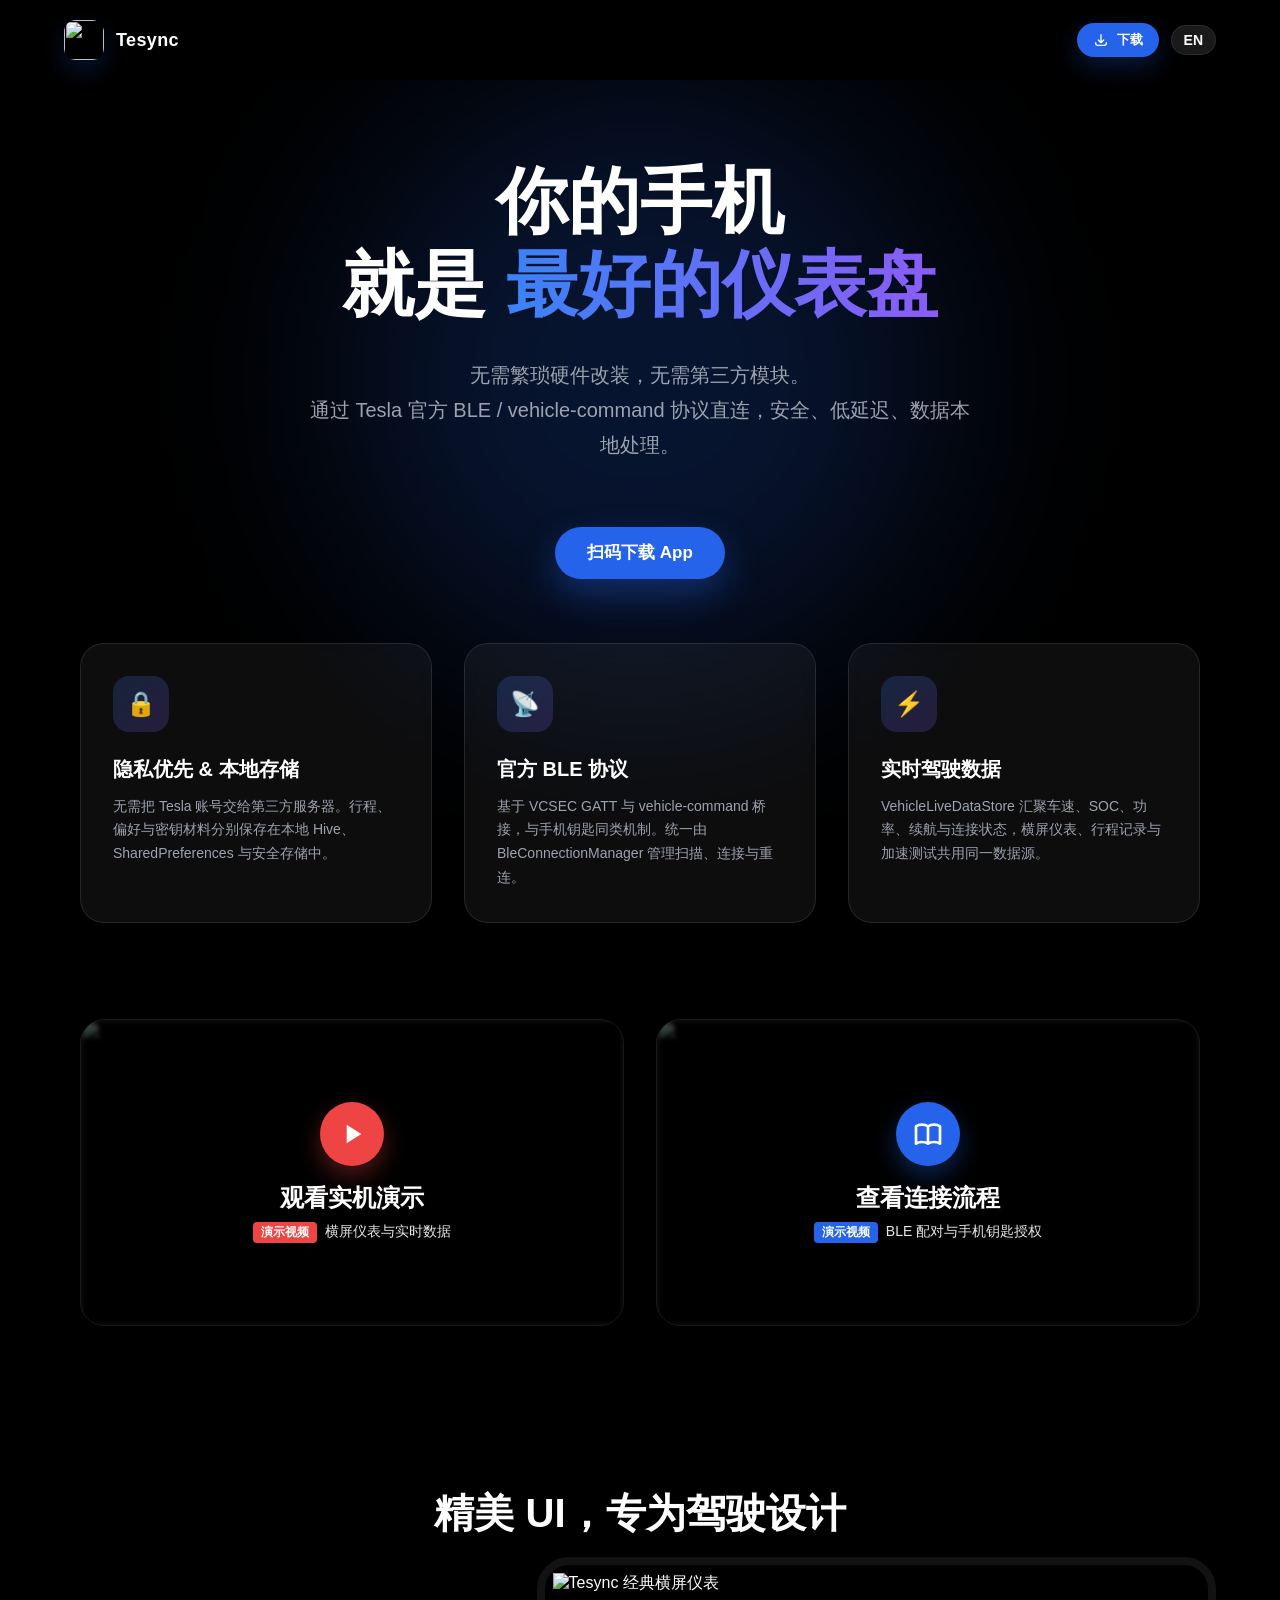
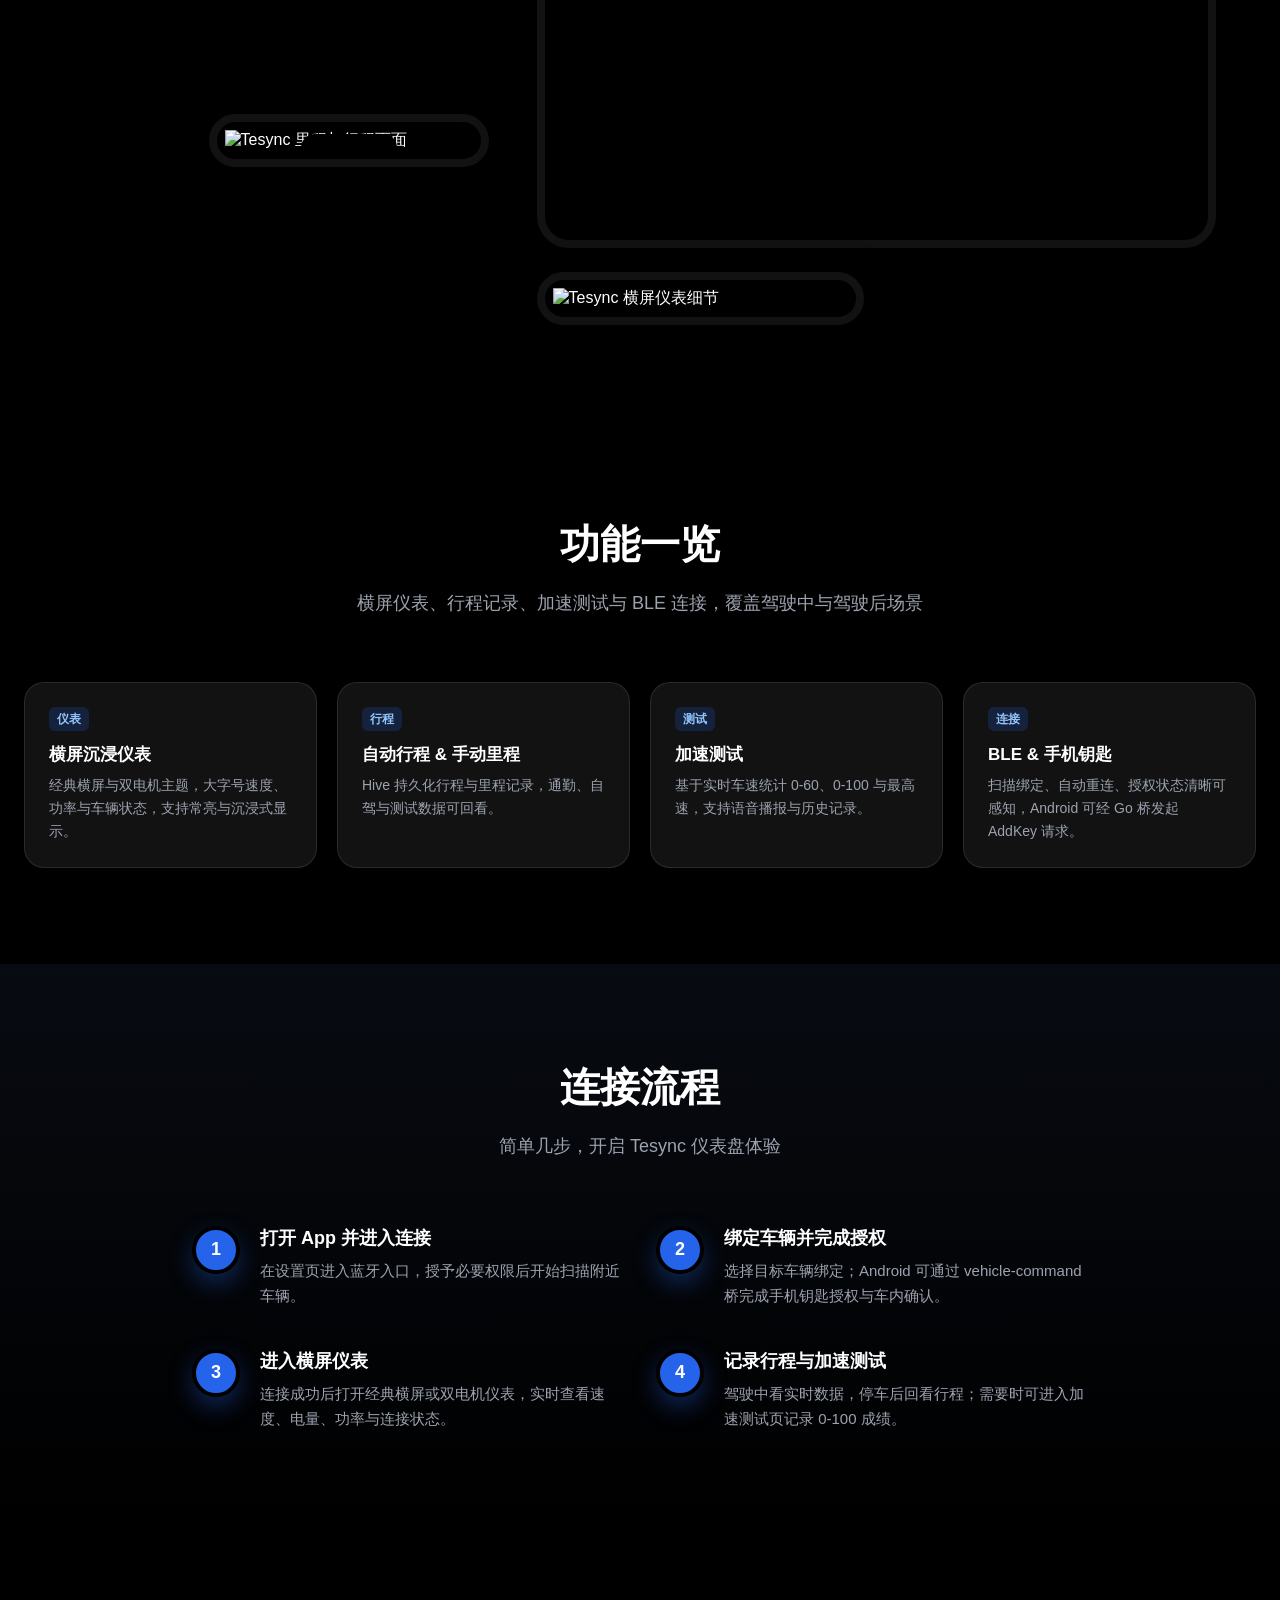
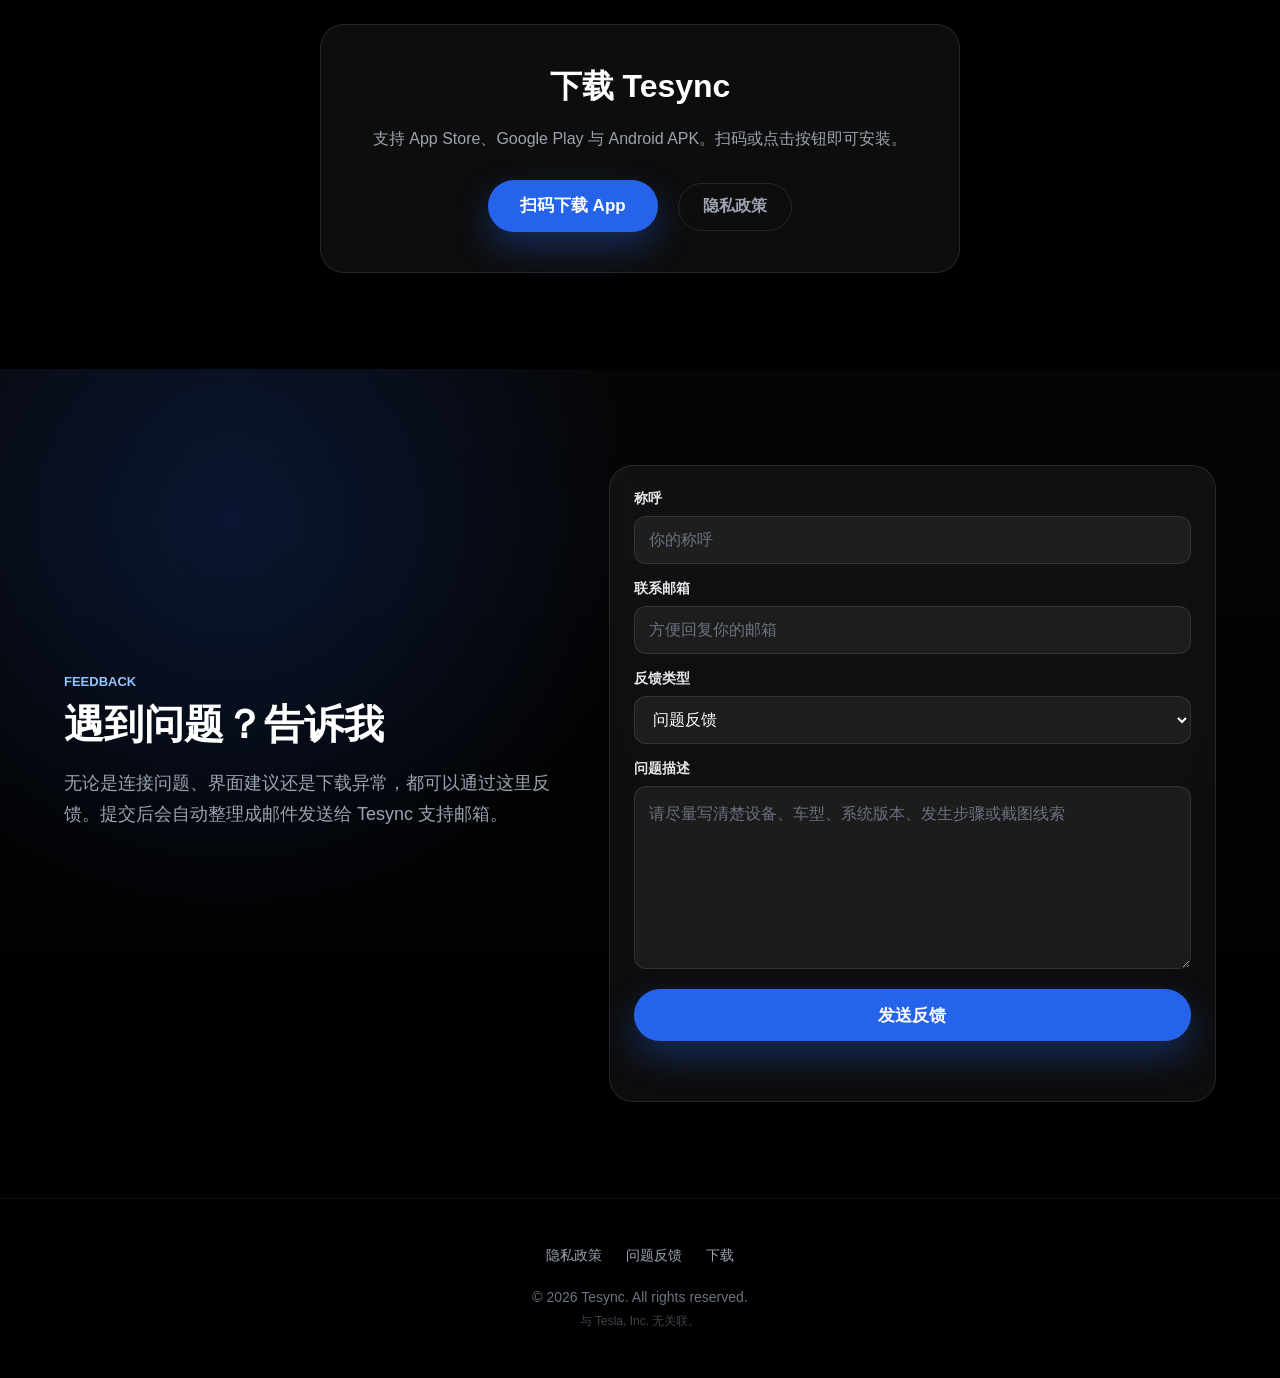
==== commit d181d079: "fix" ====
--- a/index.html
+++ b/index.html
@@ -279,11 +279,77 @@
           <a class="btn-ghost" href="./privacy.html" data-i18n="footer_privacy">隐私政策</a>
         </div>
       </section>
+
+      <section id="feedback" class="section feedback-section reveal-section">
+        <div class="feedback-shell">
+          <div class="feedback-copy">
+            <p class="eyebrow" data-i18n="feedback_eyebrow">Feedback</p>
+            <h2 class="section-title" data-i18n="feedback_title">遇到问题？告诉我</h2>
+            <p class="section-desc" data-i18n="feedback_desc">
+              无论是连接问题、界面建议还是下载异常，都可以通过这里反馈。提交后会自动整理成邮件发送给 Tesync 支持邮箱。
+            </p>
+          </div>
+
+          <form class="feedback-form glass-card" id="feedback-form" novalidate>
+            <div class="form-row">
+              <label for="feedback-name" data-i18n="feedback_name">称呼</label>
+              <input
+                id="feedback-name"
+                name="name"
+                type="text"
+                autocomplete="name"
+                data-i18n-placeholder="feedback_name_placeholder"
+                placeholder="你的称呼"
+              />
+            </div>
+
+            <div class="form-row">
+              <label for="feedback-email" data-i18n="feedback_email">联系邮箱</label>
+              <input
+                id="feedback-email"
+                name="email"
+                type="email"
+                autocomplete="email"
+                data-i18n-placeholder="feedback_email_placeholder"
+                placeholder="方便回复你的邮箱"
+              />
+            </div>
+
+            <div class="form-row">
+              <label for="feedback-type" data-i18n="feedback_type">反馈类型</label>
+              <select id="feedback-type" name="type">
+                <option value="问题反馈" data-i18n="feedback_type_bug">问题反馈</option>
+                <option value="功能建议" data-i18n="feedback_type_feature">功能建议</option>
+                <option value="下载/安装" data-i18n="feedback_type_download">下载/安装</option>
+                <option value="其他" data-i18n="feedback_type_other">其他</option>
+              </select>
+            </div>
+
+            <div class="form-row">
+              <label for="feedback-message" data-i18n="feedback_message">问题描述</label>
+              <textarea
+                id="feedback-message"
+                name="message"
+                rows="6"
+                required
+                data-i18n-placeholder="feedback_message_placeholder"
+                placeholder="请尽量写清楚设备、车型、系统版本、发生步骤或截图线索"
+              ></textarea>
+            </div>
+
+            <button class="btn-primary feedback-submit" type="submit" data-i18n="feedback_submit">
+              发送反馈
+            </button>
+            <p class="feedback-status" id="feedback-status" role="status" aria-live="polite"></p>
+          </form>
+        </div>
+      </section>
     </main>
 
     <footer class="site-footer">
       <div class="footer-links">
         <a href="./privacy.html" data-i18n="footer_privacy">隐私政策</a>
+        <a href="#feedback" data-i18n="footer_feedback">问题反馈</a>
         <button class="footer-link-button" type="button" id="open-download-modal-footer" data-i18n="nav_download">
           下载
         </button>
--- a/styles.css
+++ b/styles.css
@@ -730,6 +730,116 @@
   margin: 0 0.5rem;
 }
 
+.feedback-section {
+  background:
+    radial-gradient(circle at 18% 18%, rgba(37, 99, 235, 0.2), transparent 26rem),
+    linear-gradient(180deg, rgba(255, 255, 255, 0.02), transparent);
+}
+
+.feedback-shell {
+  display: grid;
+  grid-template-columns: minmax(0, 0.9fr) minmax(320px, 1.1fr);
+  gap: 3rem;
+  align-items: center;
+  width: min(72rem, 100%);
+  margin: 0 auto;
+}
+
+.feedback-copy .section-title,
+.feedback-copy .section-desc {
+  text-align: left;
+}
+
+.feedback-copy .section-desc {
+  margin-right: 0;
+  margin-left: 0;
+}
+
+.feedback-form {
+  display: grid;
+  gap: 1rem;
+  padding: 1.5rem;
+}
+
+.form-row {
+  display: grid;
+  gap: 0.5rem;
+}
+
+.form-row label {
+  color: #e5e7eb;
+  font-size: 0.875rem;
+  font-weight: 700;
+}
+
+.form-row input,
+.form-row select,
+.form-row textarea {
+  width: 100%;
+  border: 1px solid var(--line);
+  border-radius: 0.75rem;
+  background: rgba(255, 255, 255, 0.06);
+  color: var(--text);
+  font: inherit;
+  outline: none;
+  transition:
+    border-color 0.2s ease,
+    background 0.2s ease,
+    box-shadow 0.2s ease;
+}
+
+.form-row input,
+.form-row select {
+  min-height: 3rem;
+  padding: 0 0.875rem;
+}
+
+.form-row textarea {
+  min-height: 9rem;
+  resize: vertical;
+  padding: 0.875rem;
+  line-height: 1.6;
+}
+
+.form-row input::placeholder,
+.form-row textarea::placeholder {
+  color: #6b7280;
+}
+
+.form-row input:focus,
+.form-row select:focus,
+.form-row textarea:focus {
+  border-color: rgba(59, 130, 246, 0.75);
+  background: rgba(255, 255, 255, 0.08);
+  box-shadow: 0 0 0 4px rgba(37, 99, 235, 0.16);
+}
+
+.form-row select option {
+  background: #1c1c1e;
+  color: var(--text);
+}
+
+.feedback-submit {
+  width: 100%;
+  margin-top: 0.25rem;
+}
+
+.feedback-status {
+  min-height: 1.25rem;
+  margin: 0;
+  color: var(--muted);
+  font-size: 0.875rem;
+  line-height: 1.5;
+}
+
+.feedback-status[data-type="success"] {
+  color: #86efac;
+}
+
+.feedback-status[data-type="error"] {
+  color: #fca5a5;
+}
+
 .site-footer {
   padding: 3rem 1.5rem;
   border-top: 1px solid rgba(255, 255, 255, 0.05);
@@ -990,6 +1100,11 @@
   .qr-grid {
     grid-template-columns: 1fr;
   }
+
+  .feedback-shell {
+    grid-template-columns: 1fr;
+    gap: 2rem;
+  }
 }
 
 @media (max-width: 640px) {
@@ -1018,4 +1133,13 @@
     width: 100%;
     margin: 0.5rem 0;
   }
-}
+
+  .feedback-copy .section-title,
+  .feedback-copy .section-desc {
+    text-align: center;
+  }
+
+  .feedback-form {
+    padding: 1rem;
+  }
+}
